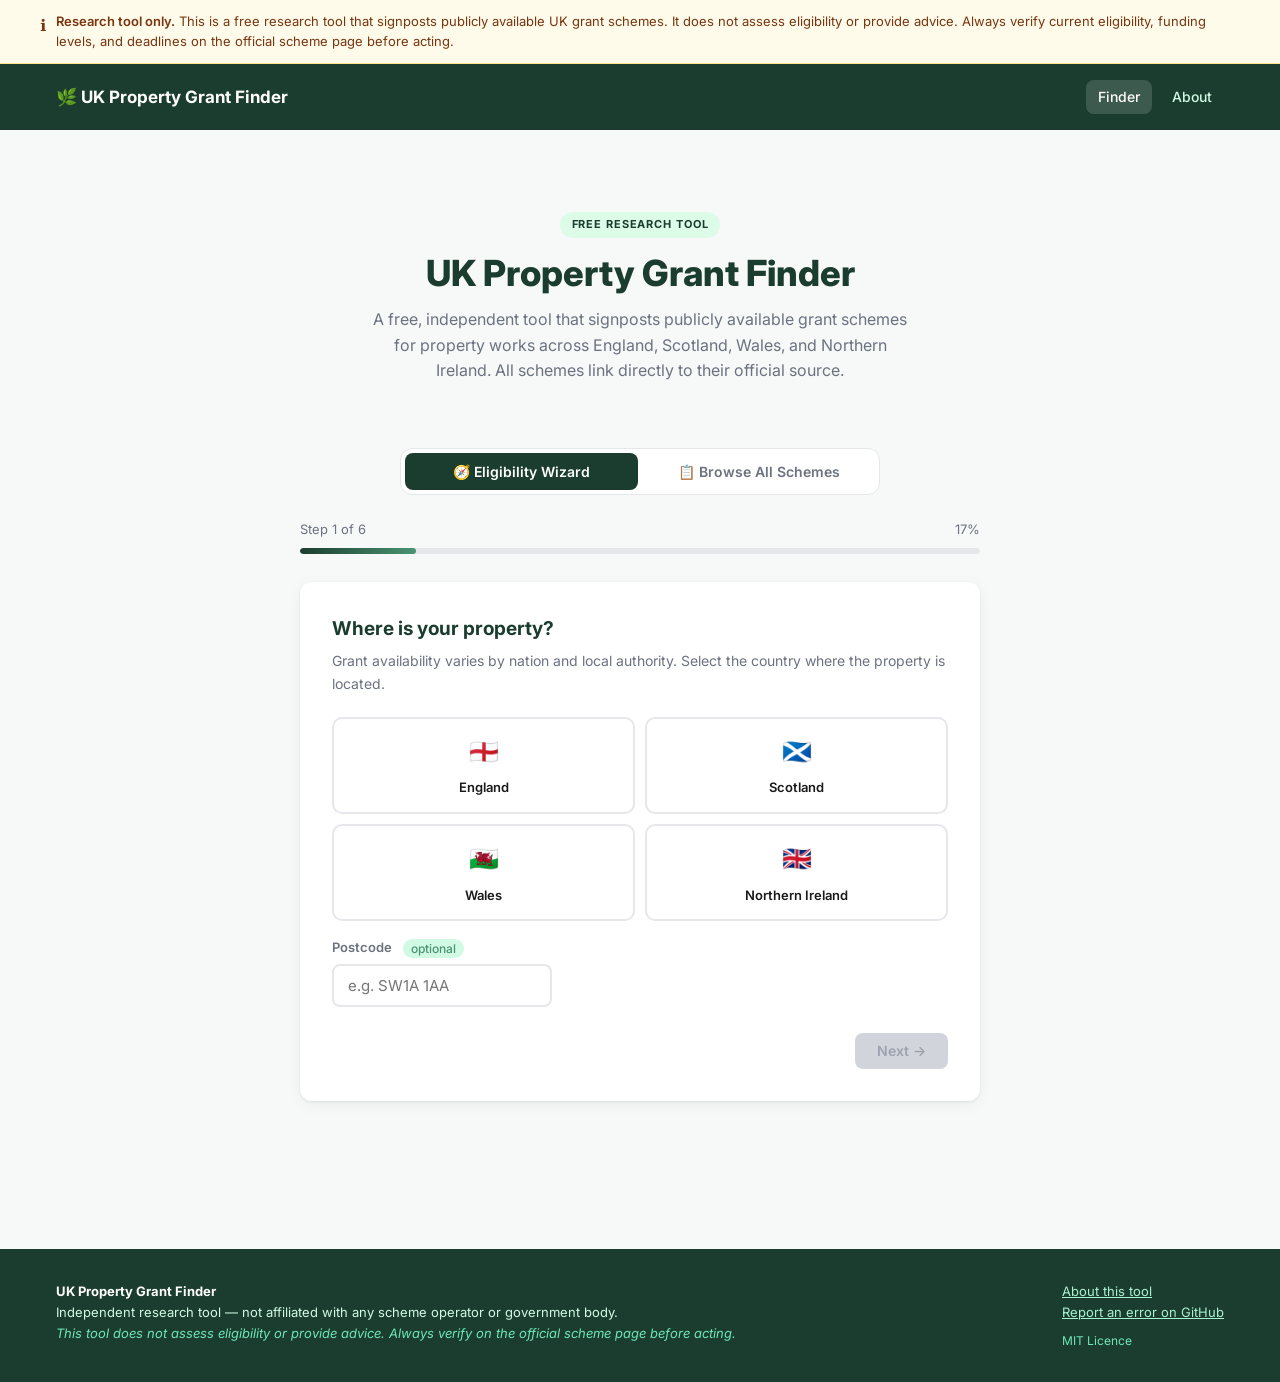
==== index.html @ f177cf08 "Initial release" ====
<!DOCTYPE html>
<html lang="en">
<head>
  <meta charset="UTF-8">
  <meta name="viewport" content="width=device-width, initial-scale=1.0">
  <title>UK Property Grant Finder — Free Research Tool</title>
  <meta name="description" content="A free, independent research tool that signposts publicly available UK grant schemes for property works including retrofit, adaptations, empty homes, and heritage repairs.">
  <meta name="robots" content="index, follow">
  <link rel="preconnect" href="https://fonts.googleapis.com">
  <link href="https://fonts.googleapis.com/css2?family=Inter:wght@400;500;600;700;800&display=swap" rel="stylesheet">
  <link rel="stylesheet" href="assets/styles.css">
</head>
<body>

  <!-- ── Persistent disclaimer banner ── -->
  <div class="gf-disclaimer" role="banner" aria-label="Important notice">
    <div class="gf-disclaimer-inner">
      <span class="gf-disclaimer-icon" aria-hidden="true">ℹ</span>
      <span>
        <strong>Research tool only.</strong>
        This is a free research tool that signposts publicly available UK grant schemes.
        It does not assess eligibility or provide advice.
        Always verify current eligibility, funding levels, and deadlines on the official scheme page before acting.
      </span>
    </div>
  </div>

  <!-- ── Site header ── -->
  <header class="gf-site-header" role="banner">
    <div class="gf-site-header-inner">
      <a href="index.html" class="gf-site-logo" aria-label="UK Property Grant Finder home">
        🌿 UK Property Grant Finder
      </a>
      <nav class="gf-site-nav" aria-label="Main navigation">
        <a href="index.html" class="gf-nav-link active" aria-current="page">Finder</a>
        <a href="about.html" class="gf-nav-link">About</a>
      </nav>
    </div>
  </header>

  <!-- ── Main content ── -->
  <main class="gf-main" id="main-content">
    <div class="gf-container">

      <!-- Hero -->
      <section class="gf-hero" aria-labelledby="hero-heading">
        <span class="gf-hero-badge">Free Research Tool</span>
        <h1 id="hero-heading">UK Property Grant Finder</h1>
        <p>
          A free, independent tool that signposts publicly available grant schemes
          for property works across England, Scotland, Wales, and Northern Ireland.
          All schemes link directly to their official source.
        </p>
      </section>

      <!-- Tabs -->
      <div class="gf-tabs" role="tablist" aria-label="Tool mode">
        <button class="gf-tab active" data-tab="wizard"
                role="tab" aria-selected="true" aria-controls="wizard-panel"
                id="tab-wizard">
          🧭 Eligibility Wizard
        </button>
        <button class="gf-tab" data-tab="browse"
                role="tab" aria-selected="false" aria-controls="browse-panel"
                id="tab-browse">
          📋 Browse All Schemes
        </button>
      </div>

      <!-- ========================================================
           WIZARD PANEL
           ======================================================== -->
      <div class="gf-panel active" id="wizard-panel" role="tabpanel" aria-labelledby="tab-wizard">

        <!-- Progress wrap (hidden when showing results) -->
        <div class="gf-wizard" id="gf-progress-wrap" aria-hidden="false">
          <div class="gf-progress">
            <div class="gf-progress-meta">
              <span id="gf-step-label">Step 1 of 6</span>
              <span id="gf-step-pct">17%</span>
            </div>
            <div class="gf-progress-bar" role="progressbar"
                 aria-valuemin="0" aria-valuemax="100" aria-valuenow="17"
                 aria-label="Wizard progress">
              <div class="gf-progress-fill" id="gf-progress-fill" style="width:17%"></div>
            </div>
          </div>
        </div>

        <!-- Wizard form -->
        <div id="gf-wizard-form" class="gf-wizard">

          <!-- Step 1: Country + postcode -->
          <div class="gf-step active" id="gf-step-1">
            <div class="gf-card">
              <h2>Where is your property?</h2>
              <p class="gf-card-subtitle">Grant availability varies by nation and local authority. Select the country where the property is located.</p>
              <div class="gf-options two-col" role="group" aria-label="Country">
                <div class="gf-option" data-key="country" data-val="england"
                     tabindex="0" role="button" aria-pressed="false">
                  <span class="gf-option-icon" aria-hidden="true">🏴󠁧󠁢󠁥󠁮󠁧󠁿</span>
                  <span class="gf-option-label">England</span>
                </div>
                <div class="gf-option" data-key="country" data-val="scotland"
                     tabindex="0" role="button" aria-pressed="false">
                  <span class="gf-option-icon" aria-hidden="true">🏴󠁧󠁢󠁳󠁣󠁴󠁿</span>
                  <span class="gf-option-label">Scotland</span>
                </div>
                <div class="gf-option" data-key="country" data-val="wales"
                     tabindex="0" role="button" aria-pressed="false">
                  <span class="gf-option-icon" aria-hidden="true">🏴󠁧󠁢󠁷󠁬󠁳󠁿</span>
                  <span class="gf-option-label">Wales</span>
                </div>
                <div class="gf-option" data-key="country" data-val="northern-ireland"
                     tabindex="0" role="button" aria-pressed="false">
                  <span class="gf-option-icon" aria-hidden="true">🇬🇧</span>
                  <span class="gf-option-label">Northern Ireland</span>
                </div>
              </div>
              <div class="gf-postcode-wrap">
                <label for="gf-postcode">
                  Postcode <span class="gf-optional-label">optional</span>
                </label>
                <input type="text" id="gf-postcode" class="gf-postcode-input"
                       placeholder="e.g. SW1A 1AA"
                       maxlength="8"
                       autocomplete="postal-code"
                       aria-label="Property postcode (optional)">
              </div>
              <div class="gf-btn-row">
                <span></span>
                <button class="gf-btn gf-btn-primary" data-next-step="2" id="gf-next-1" disabled>
                  Next →
                </button>
              </div>
            </div>
          </div>

          <!-- Step 2: Property type -->
          <div class="gf-step" id="gf-step-2">
            <div class="gf-card">
              <h2>What type of property is it?</h2>
              <p class="gf-card-subtitle">Select the type that best describes the property.</p>
              <div class="gf-options" role="group" aria-label="Property type">
                <div class="gf-option" data-key="propertyType" data-val="single-dwelling"
                     tabindex="0" role="button" aria-pressed="false">
                  <span class="gf-option-icon" aria-hidden="true">🏠</span>
                  <span class="gf-option-label">Single dwelling</span>
                  <span class="gf-option-desc">House or bungalow</span>
                </div>
                <div class="gf-option" data-key="propertyType" data-val="flat"
                     tabindex="0" role="button" aria-pressed="false">
                  <span class="gf-option-icon" aria-hidden="true">🏢</span>
                  <span class="gf-option-label">Flat</span>
                  <span class="gf-option-desc">Apartment or maisonette</span>
                </div>
                <div class="gf-option" data-key="propertyType" data-val="hmo"
                     tabindex="0" role="button" aria-pressed="false">
                  <span class="gf-option-icon" aria-hidden="true">🏘</span>
                  <span class="gf-option-label">HMO</span>
                  <span class="gf-option-desc">House in multiple occupation</span>
                </div>
                <div class="gf-option" data-key="propertyType" data-val="block"
                     tabindex="0" role="button" aria-pressed="false">
                  <span class="gf-option-icon" aria-hidden="true">🏗</span>
                  <span class="gf-option-label">Block of flats</span>
                  <span class="gf-option-desc">Multiple dwellings, one building</span>
                </div>
                <div class="gf-option" data-key="propertyType" data-val="listed"
                     tabindex="0" role="button" aria-pressed="false">
                  <span class="gf-option-icon" aria-hidden="true">🏛</span>
                  <span class="gf-option-label">Listed building</span>
                  <span class="gf-option-desc">Listed or in a conservation area</span>
                </div>
                <div class="gf-option" data-key="propertyType" data-val="empty"
                     tabindex="0" role="button" aria-pressed="false">
                  <span class="gf-option-icon" aria-hidden="true">🏚</span>
                  <span class="gf-option-label">Empty property</span>
                  <span class="gf-option-desc">Long-term empty</span>
                </div>
                <div class="gf-option" data-key="propertyType" data-val="commercial"
                     tabindex="0" role="button" aria-pressed="false">
                  <span class="gf-option-icon" aria-hidden="true">🏬</span>
                  <span class="gf-option-label">Commercial</span>
                  <span class="gf-option-desc">Business or mixed-use</span>
                </div>
              </div>
              <div class="gf-btn-row">
                <button class="gf-btn gf-btn-ghost" data-prev-step="1">← Back</button>
                <button class="gf-btn gf-btn-primary" data-next-step="3" id="gf-next-2" disabled>Next →</button>
              </div>
            </div>
          </div>

          <!-- Step 3: Tenure / ownership -->
          <div class="gf-step" id="gf-step-3">
            <div class="gf-card">
              <h2>How is the property owned?</h2>
              <p class="gf-card-subtitle">Some schemes are restricted by ownership type. Select the description that applies.</p>
              <div class="gf-options" role="group" aria-label="Tenure and ownership">
                <div class="gf-option" data-key="tenure" data-val="private-landlord"
                     tabindex="0" role="button" aria-pressed="false">
                  <span class="gf-option-icon" aria-hidden="true">👤</span>
                  <span class="gf-option-label">Private landlord</span>
                  <span class="gf-option-desc">Individual / personal ownership</span>
                </div>
                <div class="gf-option" data-key="tenure" data-val="ltd-company"
                     tabindex="0" role="button" aria-pressed="false">
                  <span class="gf-option-icon" aria-hidden="true">🏢</span>
                  <span class="gf-option-label">Limited company</span>
                  <span class="gf-option-desc">SPV or trading company</span>
                </div>
                <div class="gf-option" data-key="tenure" data-val="housing-association"
                     tabindex="0" role="button" aria-pressed="false">
                  <span class="gf-option-icon" aria-hidden="true">🤝</span>
                  <span class="gf-option-label">Housing association</span>
                  <span class="gf-option-desc">Registered or unregistered</span>
                </div>
                <div class="gf-option" data-key="tenure" data-val="registered-provider"
                     tabindex="0" role="button" aria-pressed="false">
                  <span class="gf-option-icon" aria-hidden="true">📋</span>
                  <span class="gf-option-label">Registered provider</span>
                  <span class="gf-option-desc">RSL / RP regulated by RSH</span>
                </div>
                <div class="gf-option" data-key="tenure" data-val="charity"
                     tabindex="0" role="button" aria-pressed="false">
                  <span class="gf-option-icon" aria-hidden="true">💚</span>
                  <span class="gf-option-label">Charity</span>
                  <span class="gf-option-desc">Registered charitable organisation</span>
                </div>
                <div class="gf-option" data-key="tenure" data-val="other"
                     tabindex="0" role="button" aria-pressed="false">
                  <span class="gf-option-icon" aria-hidden="true">❓</span>
                  <span class="gf-option-label">Other / unsure</span>
                </div>
              </div>
              <div class="gf-btn-row">
                <button class="gf-btn gf-btn-ghost" data-prev-step="2">← Back</button>
                <button class="gf-btn gf-btn-primary" data-next-step="4" id="gf-next-3" disabled>Next →</button>
              </div>
            </div>
          </div>

          <!-- Step 4: EPC rating -->
          <div class="gf-step" id="gf-step-4">
            <div class="gf-card">
              <h2>What is the property's current EPC rating?</h2>
              <p class="gf-card-subtitle">Many energy-efficiency schemes are targeted at lower-rated properties. If you don't know, select "Don't know".</p>
              <div class="gf-options three-col" role="group" aria-label="EPC rating">
                <div class="gf-option" data-key="epcRating" data-val="A"
                     tabindex="0" role="button" aria-pressed="false">
                  <span class="gf-option-icon" aria-hidden="true">🌿</span>
                  <span class="gf-option-label">A</span>
                </div>
                <div class="gf-option" data-key="epcRating" data-val="B"
                     tabindex="0" role="button" aria-pressed="false">
                  <span class="gf-option-icon" aria-hidden="true">🟢</span>
                  <span class="gf-option-label">B</span>
                </div>
                <div class="gf-option" data-key="epcRating" data-val="C"
                     tabindex="0" role="button" aria-pressed="false">
                  <span class="gf-option-icon" aria-hidden="true">🟡</span>
                  <span class="gf-option-label">C</span>
                </div>
                <div class="gf-option" data-key="epcRating" data-val="D"
                     tabindex="0" role="button" aria-pressed="false">
                  <span class="gf-option-icon" aria-hidden="true">🟠</span>
                  <span class="gf-option-label">D</span>
                </div>
                <div class="gf-option" data-key="epcRating" data-val="E"
                     tabindex="0" role="button" aria-pressed="false">
                  <span class="gf-option-icon" aria-hidden="true">🔴</span>
                  <span class="gf-option-label">E</span>
                </div>
                <div class="gf-option" data-key="epcRating" data-val="F"
                     tabindex="0" role="button" aria-pressed="false">
                  <span class="gf-option-icon" aria-hidden="true">🔴</span>
                  <span class="gf-option-label">F</span>
                </div>
                <div class="gf-option" data-key="epcRating" data-val="G"
                     tabindex="0" role="button" aria-pressed="false">
                  <span class="gf-option-icon" aria-hidden="true">⚫</span>
                  <span class="gf-option-label">G</span>
                </div>
                <div class="gf-option" data-key="epcRating" data-val="unknown"
                     tabindex="0" role="button" aria-pressed="false">
                  <span class="gf-option-icon" aria-hidden="true">❓</span>
                  <span class="gf-option-label">Don't know</span>
                </div>
              </div>
              <div class="gf-btn-row">
                <button class="gf-btn gf-btn-ghost" data-prev-step="3">← Back</button>
                <button class="gf-btn gf-btn-primary" data-next-step="5" id="gf-next-4" disabled>Next →</button>
              </div>
            </div>
          </div>

          <!-- Step 5: Planned works (multi-select) -->
          <div class="gf-step" id="gf-step-5">
            <div class="gf-card">
              <h2>What works are planned?</h2>
              <p class="gf-card-subtitle">Select all that apply. This helps identify the most relevant schemes.</p>
              <div class="gf-options" role="group" aria-label="Planned works (select all that apply)">
                <div class="gf-option multi" data-key="works" data-val="insulation"
                     tabindex="0" role="checkbox" aria-checked="false">
                  <span class="gf-option-icon" aria-hidden="true">🧱</span>
                  <span class="gf-option-label">Insulation</span>
                  <span class="gf-option-desc">Loft, wall, floor</span>
                </div>
                <div class="gf-option multi" data-key="works" data-val="heat-pump"
                     tabindex="0" role="checkbox" aria-checked="false">
                  <span class="gf-option-icon" aria-hidden="true">🌡</span>
                  <span class="gf-option-label">Heat pump</span>
                  <span class="gf-option-desc">Air or ground source</span>
                </div>
                <div class="gf-option multi" data-key="works" data-val="boiler-upgrade"
                     tabindex="0" role="checkbox" aria-checked="false">
                  <span class="gf-option-icon" aria-hidden="true">🔥</span>
                  <span class="gf-option-label">Boiler upgrade</span>
                  <span class="gf-option-desc">Gas or oil boiler replacement</span>
                </div>
                <div class="gf-option multi" data-key="works" data-val="solar-pv"
                     tabindex="0" role="checkbox" aria-checked="false">
                  <span class="gf-option-icon" aria-hidden="true">☀️</span>
                  <span class="gf-option-label">Solar PV</span>
                  <span class="gf-option-desc">Photovoltaic panels</span>
                </div>
                <div class="gf-option multi" data-key="works" data-val="battery-storage"
                     tabindex="0" role="checkbox" aria-checked="false">
                  <span class="gf-option-icon" aria-hidden="true">🔋</span>
                  <span class="gf-option-label">Battery storage</span>
                </div>
                <div class="gf-option multi" data-key="works" data-val="glazing"
                     tabindex="0" role="checkbox" aria-checked="false">
                  <span class="gf-option-icon" aria-hidden="true">🪟</span>
                  <span class="gf-option-label">Glazing</span>
                  <span class="gf-option-desc">Windows and doors</span>
                </div>
                <div class="gf-option multi" data-key="works" data-val="ventilation"
                     tabindex="0" role="checkbox" aria-checked="false">
                  <span class="gf-option-icon" aria-hidden="true">💨</span>
                  <span class="gf-option-label">Ventilation</span>
                  <span class="gf-option-desc">MVHR or similar</span>
                </div>
                <div class="gf-option multi" data-key="works" data-val="full-retrofit"
                     tabindex="0" role="checkbox" aria-checked="false">
                  <span class="gf-option-icon" aria-hidden="true">🔧</span>
                  <span class="gf-option-label">Full retrofit</span>
                  <span class="gf-option-desc">Whole-house approach</span>
                </div>
                <div class="gf-option multi" data-key="works" data-val="disabled-adaptations"
                     tabindex="0" role="checkbox" aria-checked="false">
                  <span class="gf-option-icon" aria-hidden="true">♿</span>
                  <span class="gf-option-label">Disabled adaptations</span>
                  <span class="gf-option-desc">Access, wet rooms, lifts</span>
                </div>
                <div class="gf-option multi" data-key="works" data-val="empty-home"
                     tabindex="0" role="checkbox" aria-checked="false">
                  <span class="gf-option-icon" aria-hidden="true">🏚</span>
                  <span class="gf-option-label">Empty home reno</span>
                  <span class="gf-option-desc">Bringing back into use</span>
                </div>
                <div class="gf-option multi" data-key="works" data-val="heritage-repairs"
                     tabindex="0" role="checkbox" aria-checked="false">
                  <span class="gf-option-icon" aria-hidden="true">🏛</span>
                  <span class="gf-option-label">Heritage repairs</span>
                  <span class="gf-option-desc">Listed building works</span>
                </div>
                <div class="gf-option multi" data-key="works" data-val="affordable-homes"
                     tabindex="0" role="checkbox" aria-checked="false">
                  <span class="gf-option-icon" aria-hidden="true">🏘</span>
                  <span class="gf-option-label">Affordable homes</span>
                  <span class="gf-option-desc">New-build social/affordable</span>
                </div>
              </div>
              <div class="gf-btn-row">
                <button class="gf-btn gf-btn-ghost" data-prev-step="4">← Back</button>
                <button class="gf-btn gf-btn-primary" data-next-step="6" id="gf-next-5" disabled>Next →</button>
              </div>
            </div>
          </div>

          <!-- Step 6: Tenant circumstances (optional) -->
          <div class="gf-step" id="gf-step-6">
            <div class="gf-card">
              <h2>
                Tenant circumstances
                <span class="gf-optional-label">optional</span>
              </h2>
              <p class="gf-card-subtitle">
                Many retrofit schemes require tenants to meet certain criteria. Select all that apply, or skip.
                This information is used only to filter scheme suggestions.
              </p>
              <div class="gf-options two-col" role="group" aria-label="Tenant circumstances (optional, select all that apply)">
                <div class="gf-option multi" data-key="tenantCirc" data-val="low-income"
                     tabindex="0" role="checkbox" aria-checked="false">
                  <span class="gf-option-icon" aria-hidden="true">💷</span>
                  <span class="gf-option-label">Low income</span>
                </div>
                <div class="gf-option multi" data-key="tenantCirc" data-val="benefits"
                     tabindex="0" role="checkbox" aria-checked="false">
                  <span class="gf-option-icon" aria-hidden="true">📄</span>
                  <span class="gf-option-label">Means-tested benefits</span>
                  <span class="gf-option-desc">UC, pension credit, etc.</span>
                </div>
                <div class="gf-option multi" data-key="tenantCirc" data-val="disabled"
                     tabindex="0" role="checkbox" aria-checked="false">
                  <span class="gf-option-icon" aria-hidden="true">♿</span>
                  <span class="gf-option-label">Disabled tenant</span>
                </div>
                <div class="gf-option multi" data-key="tenantCirc" data-val="elderly"
                     tabindex="0" role="checkbox" aria-checked="false">
                  <span class="gf-option-icon" aria-hidden="true">👴</span>
                  <span class="gf-option-label">Elderly tenant</span>
                </div>
              </div>
              <p style="font-size:13px;color:var(--gf-text-muted);margin-top:16px;">
                If none apply or you prefer not to say, leave all deselected and click "Find schemes".
              </p>
              <div class="gf-btn-row">
                <button class="gf-btn gf-btn-ghost" data-prev-step="5">← Back</button>
                <button class="gf-btn gf-btn-primary" id="gf-wizard-submit">
                  Find potentially relevant schemes →
                </button>
              </div>
            </div>
          </div>

        </div>
        <!-- /gf-wizard-form -->

        <!-- Wizard results (hidden until submit) -->
        <div id="gf-wizard-results" class="gf-hidden">
          <div class="gf-results-header">
            <h2>Potentially relevant schemes</h2>
            <span class="gf-results-count" id="gf-results-count" aria-live="polite">0</span>
          </div>
          <p class="gf-results-note">
            The schemes below passed the basic criteria filters based on your selections.
            This is not an eligibility assessment — always verify with the official source before acting.
          </p>
          <div id="gf-results-list" aria-live="polite"></div>
          <div class="gf-reset-row">
            <button class="gf-reset-btn" aria-label="Start a new search">
              ← Start a new search
            </button>
          </div>
        </div>

      </div>
      <!-- /wizard-panel -->

      <!-- ========================================================
           BROWSE PANEL
           ======================================================== -->
      <div class="gf-panel" id="browse-panel" role="tabpanel" aria-labelledby="tab-browse">
        <div class="gf-browse-layout">

          <!-- Filter sidebar -->
          <aside class="gf-filter-bar" aria-label="Filter schemes">
            <h3>Filter schemes</h3>

            <div class="gf-filter-group">
              <label for="gf-browse-search">Search</label>
              <input type="search" id="gf-browse-search" class="gf-search-input"
                     placeholder="Search name, provider…"
                     aria-label="Search schemes by name or provider">
            </div>

            <div class="gf-filter-group">
              <label for="gf-filter-country">Country</label>
              <select id="gf-filter-country" class="gf-filter-select" aria-label="Filter by country">
                <option value="">All countries</option>
                <option value="england">England</option>
                <option value="scotland">Scotland</option>
                <option value="wales">Wales</option>
                <option value="northern-ireland">Northern Ireland</option>
              </select>
            </div>

            <div class="gf-filter-group">
              <label for="gf-filter-category">Category</label>
              <select id="gf-filter-category" class="gf-filter-select" aria-label="Filter by category">
                <option value="">All categories</option>
                <option value="retrofit">Retrofit / Energy efficiency</option>
                <option value="adaptation">Disability adaptations</option>
                <option value="empty-homes">Empty homes</option>
                <option value="heritage">Heritage</option>
                <option value="affordable-housing">Affordable housing</option>
                <option value="supported-housing">Supported housing</option>
              </select>
            </div>

            <div class="gf-filter-group">
              <label for="gf-filter-property">Property type</label>
              <select id="gf-filter-property" class="gf-filter-select" aria-label="Filter by property type">
                <option value="">All property types</option>
                <option value="single-dwelling">Single dwelling</option>
                <option value="flat">Flat</option>
                <option value="hmo">HMO</option>
                <option value="block">Block of flats</option>
                <option value="listed">Listed building</option>
                <option value="empty">Empty property</option>
                <option value="commercial">Commercial</option>
              </select>
            </div>

            <div class="gf-filter-group">
              <label for="gf-filter-works">Works covered</label>
              <select id="gf-filter-works" class="gf-filter-select" aria-label="Filter by works covered">
                <option value="">All works</option>
                <option value="insulation">Insulation</option>
                <option value="heat-pump">Heat pump</option>
                <option value="boiler-upgrade">Boiler upgrade</option>
                <option value="solar-pv">Solar PV</option>
                <option value="battery-storage">Battery storage</option>
                <option value="glazing">Glazing</option>
                <option value="ventilation">Ventilation</option>
                <option value="full-retrofit">Full retrofit</option>
                <option value="disabled-adaptations">Disabled adaptations</option>
                <option value="empty-home">Empty home renovation</option>
                <option value="heritage-repairs">Heritage repairs</option>
                <option value="affordable-homes">Affordable homes (new build)</option>
              </select>
            </div>

            <button id="gf-filter-clear" class="gf-filter-clear" aria-label="Clear all filters">
              Clear all filters
            </button>
          </aside>

          <!-- Browse results -->
          <section aria-label="Browse results">
            <p class="gf-browse-count" aria-live="polite" id="gf-browse-count">
              Loading schemes…
            </p>
            <div id="gf-browse-list" aria-live="polite"></div>
          </section>

        </div>
      </div>
      <!-- /browse-panel -->

    </div>
    <!-- /gf-container -->
  </main>

  <!-- ========================================================
       SCHEME DETAIL MODAL
       ======================================================== -->
  <div class="gf-modal-overlay" id="gf-modal-overlay" role="dialog"
       aria-modal="true" aria-labelledby="gf-modal-title" hidden>
    <div class="gf-modal">
      <div class="gf-modal-header">
        <div>
          <h2 class="gf-modal-title" id="gf-modal-title"></h2>
          <p class="gf-modal-provider" id="gf-modal-provider"></p>
        </div>
        <button class="gf-modal-close" id="gf-modal-close" aria-label="Close scheme detail">✕</button>
      </div>
      <div class="gf-modal-body">
        <div id="gf-modal-body-content"></div>
      </div>
      <div class="gf-modal-footer">
        <span class="gf-modal-verified-note" id="gf-modal-last-verified"></span>
        <div style="display:flex;gap:10px;align-items:center;flex-wrap:wrap;">
          <span id="gf-modal-funding" style="font-weight:700;color:var(--gf-primary);"></span>
          <a href="#" id="gf-modal-official-link" target="_blank" rel="noopener noreferrer"
             class="gf-btn gf-btn-primary" style="font-size:13px;">
            View official scheme page ↗
          </a>
        </div>
      </div>
    </div>
  </div>

  <!-- ── Footer ── -->
  <footer class="gf-footer" role="contentinfo">
    <div class="gf-footer-inner">
      <div>
        <p><strong style="color:#fff;">UK Property Grant Finder</strong></p>
        <p>Independent research tool — not affiliated with any scheme operator or government body.</p>
        <p class="gf-footer-disclaimer">
          This tool does not assess eligibility or provide advice.
          Always verify on the official scheme page before acting.
        </p>
      </div>
      <div>
        <p><a href="about.html">About this tool</a></p>
        <p><a href="https://github.com/" target="_blank" rel="noopener noreferrer">Report an error on GitHub</a></p>
        <p style="font-size:12px;margin-top:8px;color:#6ee7b7;">MIT Licence</p>
      </div>
    </div>
  </footer>

  <script src="assets/app.js"></script>
</body>
</html>
---- assets/styles.css ----
/* ============================================================
   UK Property Grant Finder — styles.css
   Mobile-first, CSS custom properties for Ghost theme overrides
   ============================================================ */

:root {
  --gf-primary:       #1B3D2F;
  --gf-primary-light: #2D6A4F;
  --gf-accent:        #4A9473;
  --gf-bg:            #ffffff;
  --gf-bg-off:        #f7f9f8;
  --gf-text:          #1a1a1a;
  --gf-text-muted:    #6b7280;
  --gf-border:        #e5e7eb;
  --gf-warning-bg:    #fffbeb;
  --gf-warning-border:#fde68a;
  --gf-warning-text:  #78350f;
  --gf-radius:        12px;
  --gf-radius-sm:     8px;
  --gf-shadow:        0 1px 3px rgba(0,0,0,.07), 0 4px 16px rgba(0,0,0,.05);
  --gf-shadow-md:     0 4px 6px rgba(0,0,0,.07), 0 10px 30px rgba(0,0,0,.08);
  --gf-transition:    0.18s ease;
  --gf-font:          'Inter', system-ui, -apple-system, sans-serif;
}

/* ── Reset ── */
*, *::before, *::after {
  box-sizing: border-box;
  margin: 0;
  padding: 0;
}

/* ── Base ── */
body {
  font-family: var(--gf-font);
  background: var(--gf-bg-off);
  color: var(--gf-text);
  line-height: 1.6;
  font-size: 16px;
  -webkit-font-smoothing: antialiased;
}

a {
  color: var(--gf-primary-light);
  text-decoration: underline;
}
a:hover {
  color: var(--gf-primary);
}
a:focus-visible {
  outline: 3px solid var(--gf-accent);
  outline-offset: 2px;
  border-radius: 3px;
}

/* ── Layout ── */
.gf-container {
  max-width: 1200px;
  margin: 0 auto;
  padding: 0 16px;
}

.gf-main {
  padding: 24px 0 64px;
}

/* ── Disclaimer banner ── */
.gf-disclaimer {
  background: var(--gf-warning-bg);
  border-bottom: 1px solid var(--gf-warning-border);
  padding: 12px 16px;
  font-size: 13px;
  color: var(--gf-warning-text);
  line-height: 1.5;
  position: sticky;
  top: 0;
  z-index: 100;
}
.gf-disclaimer-inner {
  max-width: 1200px;
  margin: 0 auto;
  display: flex;
  align-items: flex-start;
  gap: 10px;
}
.gf-disclaimer-icon {
  flex-shrink: 0;
  font-size: 16px;
  margin-top: 1px;
}
.gf-disclaimer strong {
  font-weight: 600;
}

/* ── Site header ── */
.gf-site-header {
  background: var(--gf-primary);
  color: #fff;
  padding: 16px 0;
}
.gf-site-header-inner {
  max-width: 1200px;
  margin: 0 auto;
  padding: 0 16px;
  display: flex;
  align-items: center;
  justify-content: space-between;
  gap: 16px;
}
.gf-site-logo {
  font-size: 17px;
  font-weight: 700;
  color: #fff;
  text-decoration: none;
  display: flex;
  align-items: center;
  gap: 8px;
}
.gf-site-logo:hover { color: #d1fae5; }
.gf-site-nav {
  display: flex;
  gap: 8px;
  align-items: center;
}
.gf-nav-link {
  color: #d1fae5;
  font-size: 14px;
  font-weight: 500;
  text-decoration: none;
  padding: 6px 12px;
  border-radius: var(--gf-radius-sm);
  transition: background var(--gf-transition);
}
.gf-nav-link:hover,
.gf-nav-link.active {
  background: rgba(255,255,255,.15);
  color: #fff;
}
.gf-nav-link:focus-visible {
  outline: 2px solid #d1fae5;
  outline-offset: 2px;
}

/* ── Page hero ── */
.gf-hero {
  text-align: center;
  padding: 40px 16px 32px;
}
.gf-hero-badge {
  display: inline-block;
  background: #dcfce7;
  color: var(--gf-primary);
  font-size: 11px;
  font-weight: 700;
  letter-spacing: .08em;
  text-transform: uppercase;
  padding: 4px 12px;
  border-radius: 999px;
  margin-bottom: 14px;
}
.gf-hero h1 {
  font-size: clamp(22px, 4vw, 36px);
  font-weight: 800;
  color: var(--gf-primary);
  line-height: 1.2;
  margin-bottom: 12px;
}
.gf-hero p {
  color: var(--gf-text-muted);
  font-size: 16px;
  max-width: 540px;
  margin: 0 auto;
}

/* ── Tabs ── */
.gf-tabs {
  display: flex;
  gap: 4px;
  background: var(--gf-bg);
  border: 1px solid var(--gf-border);
  border-radius: var(--gf-radius);
  padding: 4px;
  max-width: 480px;
  margin: 24px auto;
}
.gf-tab {
  flex: 1;
  padding: 10px 16px;
  border: none;
  background: transparent;
  border-radius: calc(var(--gf-radius) - 4px);
  font-size: 14px;
  font-weight: 600;
  color: var(--gf-text-muted);
  cursor: pointer;
  transition: all var(--gf-transition);
  font-family: var(--gf-font);
}
.gf-tab:hover {
  background: var(--gf-bg-off);
  color: var(--gf-text);
}
.gf-tab.active {
  background: var(--gf-primary);
  color: #fff;
}
.gf-tab:focus-visible {
  outline: 3px solid var(--gf-accent);
  outline-offset: 2px;
}

/* ── Tab panels ── */
.gf-panel { display: none; }
.gf-panel.active { display: block; }

/* ============================================================
   WIZARD
   ============================================================ */
.gf-wizard {
  max-width: 680px;
  margin: 0 auto;
}

/* Progress bar */
.gf-progress {
  margin-bottom: 28px;
}
.gf-progress-meta {
  display: flex;
  justify-content: space-between;
  font-size: 13px;
  color: var(--gf-text-muted);
  margin-bottom: 8px;
}
.gf-progress-bar {
  height: 6px;
  background: var(--gf-border);
  border-radius: 999px;
  overflow: hidden;
}
.gf-progress-fill {
  height: 100%;
  background: linear-gradient(90deg, var(--gf-primary), var(--gf-accent));
  border-radius: 999px;
  transition: width .4s ease;
}

/* Step card */
.gf-step { display: none; }
.gf-step.active { display: block; }

.gf-card {
  background: var(--gf-bg);
  border-radius: var(--gf-radius);
  box-shadow: var(--gf-shadow);
  padding: 28px;
  margin-bottom: 20px;
}
.gf-card h2 {
  font-size: 19px;
  font-weight: 700;
  color: var(--gf-primary);
  margin-bottom: 6px;
}
.gf-card .gf-card-subtitle {
  color: var(--gf-text-muted);
  font-size: 14px;
  margin-bottom: 22px;
}
.gf-card .gf-optional-label {
  font-size: 12px;
  font-weight: 500;
  color: var(--gf-accent);
  background: #d1fae5;
  padding: 2px 8px;
  border-radius: 999px;
  margin-left: 8px;
  vertical-align: middle;
}

/* Option grids */
.gf-options {
  display: grid;
  grid-template-columns: repeat(auto-fill, minmax(140px, 1fr));
  gap: 10px;
}
.gf-options.two-col { grid-template-columns: 1fr 1fr; }
.gf-options.three-col { grid-template-columns: repeat(3, 1fr); }

.gf-option {
  cursor: pointer;
  border: 2px solid var(--gf-border);
  border-radius: 10px;
  padding: 14px 12px;
  text-align: center;
  background: var(--gf-bg);
  transition: all var(--gf-transition);
  user-select: none;
  position: relative;
}
.gf-option:hover {
  border-color: var(--gf-accent);
  background: #f0fdf4;
}
.gf-option.selected {
  border-color: var(--gf-primary);
  background: #f0fdf4;
  box-shadow: 0 0 0 3px rgba(27,61,47,.12);
}
.gf-option:focus-visible {
  outline: 3px solid var(--gf-accent);
  outline-offset: 2px;
}
.gf-option-icon {
  font-size: 24px;
  margin-bottom: 6px;
  display: block;
}
.gf-option-label {
  font-size: 13px;
  font-weight: 600;
  display: block;
  color: var(--gf-text);
}
.gf-option-desc {
  font-size: 11px;
  color: var(--gf-text-muted);
  display: block;
  margin-top: 4px;
  line-height: 1.4;
}
/* Multi-select tick */
.gf-option.multi.selected::after {
  content: '✓';
  position: absolute;
  top: 6px;
  right: 8px;
  font-size: 12px;
  font-weight: 700;
  color: var(--gf-primary);
}

/* Postcode field */
.gf-postcode-wrap {
  margin-top: 16px;
}
.gf-postcode-wrap label {
  display: block;
  font-size: 13px;
  font-weight: 600;
  color: var(--gf-text-muted);
  margin-bottom: 6px;
}
.gf-postcode-input {
  width: 100%;
  max-width: 220px;
  padding: 10px 14px;
  border: 2px solid var(--gf-border);
  border-radius: var(--gf-radius-sm);
  font-size: 15px;
  font-family: var(--gf-font);
  color: var(--gf-text);
  background: var(--gf-bg);
  transition: border-color var(--gf-transition);
  text-transform: uppercase;
}
.gf-postcode-input:focus {
  outline: none;
  border-color: var(--gf-accent);
}
.gf-postcode-input::placeholder { text-transform: none; }

/* Button row */
.gf-btn-row {
  display: flex;
  justify-content: space-between;
  align-items: center;
  margin-top: 26px;
  gap: 12px;
}

/* Buttons */
.gf-btn {
  display: inline-flex;
  align-items: center;
  gap: 6px;
  padding: 11px 22px;
  border-radius: var(--gf-radius-sm);
  font-size: 14px;
  font-weight: 600;
  cursor: pointer;
  border: none;
  transition: all var(--gf-transition);
  font-family: var(--gf-font);
  text-decoration: none;
  line-height: 1;
}
.gf-btn:focus-visible {
  outline: 3px solid var(--gf-accent);
  outline-offset: 2px;
}
.gf-btn-primary {
  background: var(--gf-primary);
  color: #fff;
}
.gf-btn-primary:hover {
  background: var(--gf-primary-light);
  transform: translateY(-1px);
  color: #fff;
  text-decoration: none;
}
.gf-btn-primary:disabled {
  background: #d1d5db;
  color: #9ca3af;
  cursor: not-allowed;
  transform: none;
}
.gf-btn-ghost {
  background: transparent;
  color: var(--gf-text-muted);
  border: 1px solid var(--gf-border);
}
.gf-btn-ghost:hover {
  background: var(--gf-bg-off);
  color: var(--gf-text);
  text-decoration: none;
}
.gf-btn-outline {
  background: transparent;
  color: var(--gf-primary);
  border: 2px solid var(--gf-primary);
}
.gf-btn-outline:hover {
  background: var(--gf-primary);
  color: #fff;
  text-decoration: none;
}

/* ============================================================
   RESULTS
   ============================================================ */
.gf-results-header {
  display: flex;
  align-items: center;
  justify-content: space-between;
  margin-bottom: 6px;
  flex-wrap: wrap;
  gap: 10px;
}
.gf-results-header h2 {
  font-size: 22px;
  font-weight: 800;
  color: var(--gf-primary);
}
.gf-results-count {
  background: var(--gf-primary);
  color: #fff;
  font-size: 13px;
  font-weight: 600;
  padding: 4px 14px;
  border-radius: 999px;
}
.gf-results-note {
  font-size: 13px;
  color: var(--gf-text-muted);
  margin-bottom: 20px;
  font-style: italic;
}

/* Scheme cards in results */
.gf-scheme-card {
  background: var(--gf-bg);
  border: 1px solid var(--gf-border);
  border-radius: var(--gf-radius);
  margin-bottom: 12px;
  overflow: hidden;
  transition: box-shadow var(--gf-transition);
}
.gf-scheme-card:hover {
  box-shadow: var(--gf-shadow-md);
}
.gf-scheme-card-header {
  display: flex;
  align-items: flex-start;
  gap: 14px;
  padding: 18px 20px;
  cursor: pointer;
}
.gf-scheme-card-header:focus-visible {
  outline: 3px solid var(--gf-accent);
  outline-offset: -3px;
}
.gf-scheme-icon {
  width: 44px;
  height: 44px;
  border-radius: 10px;
  display: flex;
  align-items: center;
  justify-content: center;
  font-size: 22px;
  flex-shrink: 0;
}
.cat-retrofit        { background: #fef3c7; }
.cat-adaptation      { background: #ede9fe; }
.cat-empty-homes     { background: #fce7f3; }
.cat-heritage        { background: #fef9c3; }
.cat-affordable-housing { background: #d1fae5; }
.cat-supported-housing  { background: #e0e7ff; }

.gf-scheme-meta { flex: 1; min-width: 0; }
.gf-scheme-name {
  font-size: 15px;
  font-weight: 700;
  color: var(--gf-text);
  margin-bottom: 2px;
}
.gf-scheme-provider {
  font-size: 12px;
  color: var(--gf-text-muted);
  margin-bottom: 6px;
}
.gf-scheme-desc {
  font-size: 13px;
  color: var(--gf-text-muted);
  line-height: 1.5;
}
.gf-scheme-tags {
  display: flex;
  flex-wrap: wrap;
  gap: 5px;
  margin-top: 8px;
}
.gf-tag {
  font-size: 11px;
  font-weight: 600;
  padding: 2px 8px;
  border-radius: 999px;
}
.gf-tag-country  { background: #dbeafe; color: #1d4ed8; }
.gf-tag-category { background: #f1f5f9; color: #475569; }
.gf-tag-deadline { background: #fef9c3; color: #854d0e; }
.gf-tag-verify   { background: #fce7f3; color: #be185d; }

/* Source + verified badges */
.gf-scheme-footer {
  padding: 0 20px 14px;
  display: flex;
  align-items: center;
  gap: 12px;
  flex-wrap: wrap;
}
.gf-source-badge {
  font-size: 11px;
  color: var(--gf-text-muted);
}
.gf-source-badge a {
  color: var(--gf-primary-light);
  font-weight: 600;
}
.gf-verified-badge {
  font-size: 11px;
  color: var(--gf-text-muted);
  background: var(--gf-bg-off);
  padding: 2px 8px;
  border-radius: 999px;
  border: 1px solid var(--gf-border);
}

/* Funding pill */
.gf-funding-pill {
  font-size: 13px;
  font-weight: 700;
  color: var(--gf-primary);
  white-space: nowrap;
  padding: 5px 12px;
  background: #d1fae5;
  border-radius: 999px;
  flex-shrink: 0;
  align-self: center;
}

/* Chevron */
.gf-chevron {
  color: var(--gf-text-muted);
  font-size: 18px;
  align-self: center;
  transition: transform .25s ease;
  flex-shrink: 0;
}
.gf-scheme-card.open .gf-chevron { transform: rotate(180deg); }

/* Expand body */
.gf-scheme-body {
  display: none;
  padding: 0 20px 20px;
  border-top: 1px solid var(--gf-border);
}
.gf-scheme-card.open .gf-scheme-body { display: block; }

.gf-scheme-body-desc {
  font-size: 14px;
  color: var(--gf-text-muted);
  margin: 14px 0 16px;
  line-height: 1.6;
}
.gf-body-section {
  margin-bottom: 16px;
}
.gf-body-section h4 {
  font-size: 12px;
  font-weight: 700;
  text-transform: uppercase;
  letter-spacing: .06em;
  color: var(--gf-text-muted);
  margin-bottom: 8px;
}
.gf-body-section ul {
  padding-left: 20px;
}
.gf-body-section li {
  font-size: 14px;
  color: var(--gf-text);
  margin-bottom: 4px;
  line-height: 1.5;
}
.gf-cta-row {
  display: flex;
  align-items: center;
  gap: 12px;
  margin-top: 18px;
  flex-wrap: wrap;
}
.gf-verify-notice {
  font-size: 12px;
  color: #be185d;
  background: #fce7f3;
  padding: 6px 12px;
  border-radius: var(--gf-radius-sm);
  border: 1px solid #fbcfe8;
}

/* No results */
.gf-no-results {
  text-align: center;
  padding: 48px 20px;
  background: var(--gf-bg);
  border-radius: var(--gf-radius);
  box-shadow: var(--gf-shadow);
}
.gf-no-results-icon { font-size: 48px; margin-bottom: 14px; }
.gf-no-results h3 {
  font-size: 18px;
  font-weight: 700;
  color: var(--gf-text);
  margin-bottom: 8px;
}
.gf-no-results p {
  color: var(--gf-text-muted);
  font-size: 14px;
  max-width: 400px;
  margin: 0 auto 16px;
}
.gf-no-results-links {
  display: flex;
  gap: 12px;
  justify-content: center;
  flex-wrap: wrap;
}

/* Reset row */
.gf-reset-row {
  text-align: center;
  margin-top: 24px;
}
.gf-reset-btn {
  font-size: 13px;
  color: var(--gf-text-muted);
  cursor: pointer;
  text-decoration: underline;
  background: none;
  border: none;
  font-family: var(--gf-font);
}
.gf-reset-btn:hover { color: var(--gf-text); }
.gf-reset-btn:focus-visible {
  outline: 3px solid var(--gf-accent);
  outline-offset: 2px;
  border-radius: 3px;
}

/* ============================================================
   BROWSE / FILTER MODE
   ============================================================ */
.gf-browse-layout {
  display: grid;
  grid-template-columns: 1fr;
  gap: 24px;
}

.gf-filter-bar {
  background: var(--gf-bg);
  border: 1px solid var(--gf-border);
  border-radius: var(--gf-radius);
  padding: 20px;
}
.gf-filter-bar h3 {
  font-size: 14px;
  font-weight: 700;
  text-transform: uppercase;
  letter-spacing: .06em;
  color: var(--gf-text-muted);
  margin-bottom: 16px;
}

.gf-filter-group {
  margin-bottom: 20px;
}
.gf-filter-group:last-child { margin-bottom: 0; }
.gf-filter-group label {
  display: block;
  font-size: 13px;
  font-weight: 600;
  color: var(--gf-text);
  margin-bottom: 8px;
}

.gf-search-input,
.gf-filter-select {
  width: 100%;
  padding: 9px 12px;
  border: 2px solid var(--gf-border);
  border-radius: var(--gf-radius-sm);
  font-size: 14px;
  font-family: var(--gf-font);
  color: var(--gf-text);
  background: var(--gf-bg);
  transition: border-color var(--gf-transition);
  appearance: none;
  -webkit-appearance: none;
}
.gf-filter-select {
  background-image: url("data:image/svg+xml,%3Csvg xmlns='http://www.w3.org/2000/svg' width='12' height='8' viewBox='0 0 12 8'%3E%3Cpath d='M1 1l5 5 5-5' stroke='%236b7280' stroke-width='1.5' fill='none' stroke-linecap='round'/%3E%3C/svg%3E");
  background-repeat: no-repeat;
  background-position: right 10px center;
  padding-right: 32px;
  cursor: pointer;
}
.gf-search-input:focus,
.gf-filter-select:focus {
  outline: none;
  border-color: var(--gf-accent);
}
.gf-filter-clear {
  display: block;
  margin-top: 12px;
  font-size: 13px;
  color: var(--gf-text-muted);
  background: none;
  border: none;
  cursor: pointer;
  font-family: var(--gf-font);
  text-decoration: underline;
  padding: 0;
}
.gf-filter-clear:hover { color: var(--gf-text); }

.gf-browse-count {
  font-size: 14px;
  color: var(--gf-text-muted);
  margin-bottom: 16px;
}
.gf-browse-count strong { color: var(--gf-text); }

/* ============================================================
   MODAL
   ============================================================ */
.gf-modal-overlay {
  display: none;
  position: fixed;
  inset: 0;
  background: rgba(0,0,0,.5);
  z-index: 1000;
  align-items: center;
  justify-content: center;
  padding: 16px;
}
.gf-modal-overlay.open { display: flex; }

.gf-modal {
  background: var(--gf-bg);
  border-radius: var(--gf-radius);
  box-shadow: var(--gf-shadow-md);
  max-width: 640px;
  width: 100%;
  max-height: 90vh;
  overflow-y: auto;
  position: relative;
}
.gf-modal-header {
  padding: 24px 24px 0;
  display: flex;
  align-items: flex-start;
  justify-content: space-between;
  gap: 12px;
}
.gf-modal-title {
  font-size: 20px;
  font-weight: 800;
  color: var(--gf-primary);
  line-height: 1.3;
}
.gf-modal-provider {
  font-size: 13px;
  color: var(--gf-text-muted);
  margin-top: 4px;
}
.gf-modal-close {
  background: var(--gf-bg-off);
  border: 1px solid var(--gf-border);
  border-radius: 50%;
  width: 32px;
  height: 32px;
  display: flex;
  align-items: center;
  justify-content: center;
  cursor: pointer;
  font-size: 18px;
  color: var(--gf-text-muted);
  flex-shrink: 0;
  transition: background var(--gf-transition);
  font-family: var(--gf-font);
  line-height: 1;
}
.gf-modal-close:hover { background: var(--gf-border); color: var(--gf-text); }
.gf-modal-close:focus-visible {
  outline: 3px solid var(--gf-accent);
  outline-offset: 2px;
}
.gf-modal-body {
  padding: 20px 24px 24px;
}
.gf-modal-meta-row {
  display: flex;
  flex-wrap: wrap;
  gap: 8px;
  margin-bottom: 18px;
}
.gf-modal-section {
  margin-bottom: 20px;
}
.gf-modal-section h4 {
  font-size: 12px;
  font-weight: 700;
  text-transform: uppercase;
  letter-spacing: .06em;
  color: var(--gf-text-muted);
  margin-bottom: 10px;
}
.gf-modal-section p {
  font-size: 14px;
  color: var(--gf-text);
  line-height: 1.6;
}
.gf-modal-section ul {
  padding-left: 20px;
}
.gf-modal-section li {
  font-size: 14px;
  color: var(--gf-text);
  margin-bottom: 6px;
  line-height: 1.5;
}
.gf-modal-url-box {
  background: var(--gf-bg-off);
  border: 1px solid var(--gf-border);
  border-radius: var(--gf-radius-sm);
  padding: 12px 16px;
  margin-bottom: 20px;
}
.gf-modal-url-box p {
  font-size: 12px;
  font-weight: 700;
  text-transform: uppercase;
  letter-spacing: .06em;
  color: var(--gf-text-muted);
  margin-bottom: 4px;
}
.gf-modal-url-box a {
  font-size: 14px;
  font-weight: 600;
  word-break: break-all;
}
.gf-modal-footer {
  padding: 16px 24px;
  border-top: 1px solid var(--gf-border);
  display: flex;
  align-items: center;
  justify-content: space-between;
  gap: 12px;
  flex-wrap: wrap;
}
.gf-modal-verified-note {
  font-size: 12px;
  color: var(--gf-text-muted);
}

/* ============================================================
   ABOUT PAGE
   ============================================================ */
.gf-about-layout {
  max-width: 720px;
  margin: 0 auto;
}
.gf-about-layout h1 {
  font-size: clamp(24px, 4vw, 36px);
  font-weight: 800;
  color: var(--gf-primary);
  margin-bottom: 8px;
}
.gf-about-layout .gf-lead {
  font-size: 17px;
  color: var(--gf-text-muted);
  margin-bottom: 32px;
  line-height: 1.7;
}
.gf-about-section {
  margin-bottom: 40px;
}
.gf-about-section h2 {
  font-size: 20px;
  font-weight: 700;
  color: var(--gf-primary);
  margin-bottom: 12px;
  padding-bottom: 8px;
  border-bottom: 2px solid var(--gf-border);
}
.gf-about-section h3 {
  font-size: 16px;
  font-weight: 600;
  color: var(--gf-text);
  margin: 16px 0 8px;
}
.gf-about-section p {
  font-size: 15px;
  color: var(--gf-text);
  line-height: 1.7;
  margin-bottom: 12px;
}
.gf-about-section ul, .gf-about-section ol {
  padding-left: 24px;
  margin-bottom: 12px;
}
.gf-about-section li {
  font-size: 15px;
  color: var(--gf-text);
  margin-bottom: 6px;
  line-height: 1.6;
}
.gf-disclaimer-box {
  background: var(--gf-warning-bg);
  border: 1px solid var(--gf-warning-border);
  border-radius: var(--gf-radius);
  padding: 20px;
  margin: 24px 0;
}
.gf-disclaimer-box p {
  font-size: 14px;
  color: var(--gf-warning-text);
  margin-bottom: 0;
}
.gf-disclaimer-box strong { font-weight: 700; }

/* ============================================================
   FOOTER
   ============================================================ */
.gf-footer {
  background: var(--gf-primary);
  color: #d1fae5;
  padding: 32px 0;
  margin-top: 64px;
}
.gf-footer-inner {
  max-width: 1200px;
  margin: 0 auto;
  padding: 0 16px;
  display: flex;
  flex-direction: column;
  gap: 12px;
}
.gf-footer p {
  font-size: 13px;
  line-height: 1.6;
}
.gf-footer a { color: #a7f3d0; }
.gf-footer a:hover { color: #fff; }
.gf-footer-disclaimer {
  font-size: 12px;
  color: #6ee7b7;
  font-style: italic;
}

/* ============================================================
   RESPONSIVE
   ============================================================ */

/* 768px+ */
@media (min-width: 768px) {
  body { font-size: 16px; }

  .gf-hero { padding: 56px 16px 40px; }

  .gf-browse-layout {
    grid-template-columns: 280px 1fr;
  }

  .gf-options { grid-template-columns: repeat(auto-fill, minmax(160px, 1fr)); }
  .gf-options.two-col { grid-template-columns: 1fr 1fr; }
  .gf-options.three-col { grid-template-columns: repeat(3, 1fr); }

  .gf-card { padding: 32px; }

  .gf-footer-inner {
    flex-direction: row;
    justify-content: space-between;
    align-items: flex-start;
  }
}

/* 1280px+ */
@media (min-width: 1280px) {
  .gf-browse-layout {
    grid-template-columns: 300px 1fr;
  }
}

/* Narrow (360px) */
@media (max-width: 400px) {
  .gf-options.two-col,
  .gf-options.three-col {
    grid-template-columns: 1fr 1fr;
  }
  .gf-options {
    grid-template-columns: 1fr 1fr;
  }
  .gf-card { padding: 18px 16px; }
  .gf-btn-row { flex-direction: column-reverse; }
  .gf-btn-row .gf-btn { width: 100%; justify-content: center; }
}

/* ============================================================
   UTILITIES
   ============================================================ */
.sr-only {
  position: absolute;
  width: 1px;
  height: 1px;
  padding: 0;
  margin: -1px;
  overflow: hidden;
  clip: rect(0,0,0,0);
  white-space: nowrap;
  border: 0;
}
.gf-text-muted { color: var(--gf-text-muted); }
.gf-mt-0 { margin-top: 0; }
.gf-hidden { display: none !important; }
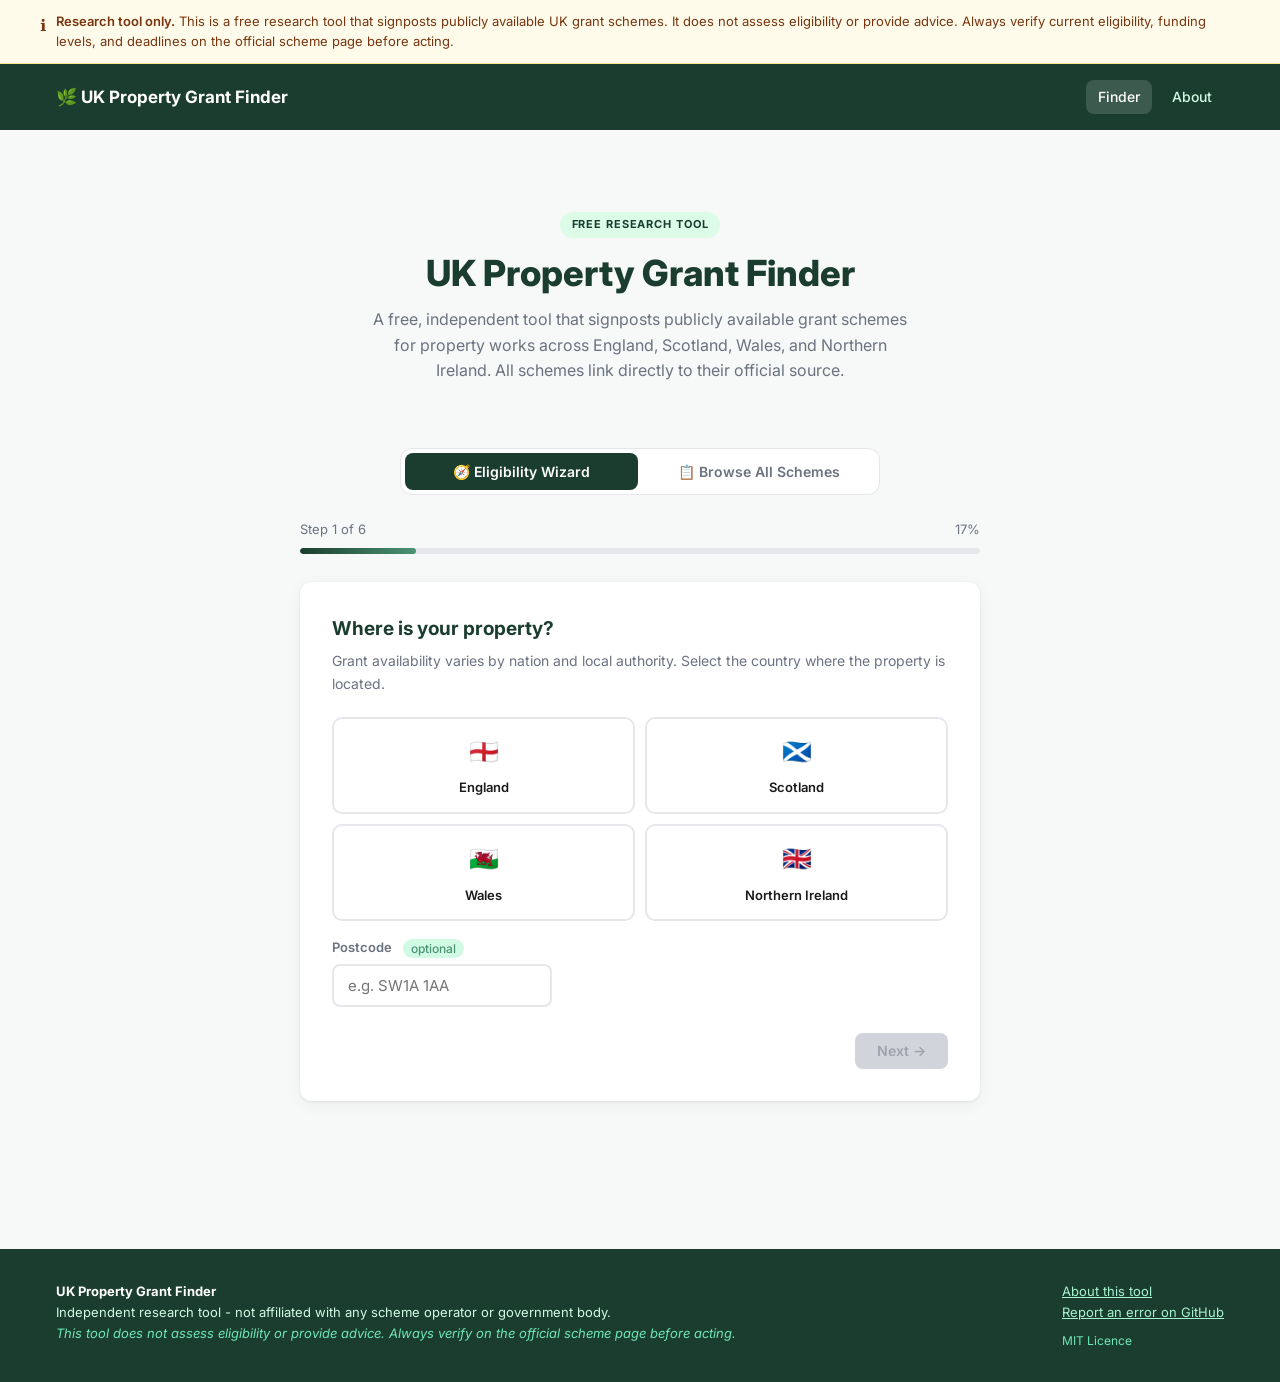
==== commit 08fe6eeb: "Add audience filter, remove em dashes, humanise copy, clean README" ====
--- a/index.html
+++ b/index.html
@@ -3,7 +3,7 @@
 <head>
   <meta charset="UTF-8">
   <meta name="viewport" content="width=device-width, initial-scale=1.0">
-  <title>UK Property Grant Finder — Free Research Tool</title>
+  <title>UK Property Grant Finder  -  Free Research Tool</title>
   <meta name="description" content="A free, independent research tool that signposts publicly available UK grant schemes for property works including retrofit, adaptations, empty homes, and heritage repairs.">
   <meta name="robots" content="index, follow">
   <link rel="preconnect" href="https://fonts.googleapis.com">
@@ -437,7 +437,7 @@
           </div>
           <p class="gf-results-note">
             The schemes below passed the basic criteria filters based on your selections.
-            This is not an eligibility assessment — always verify with the official source before acting.
+            This is not an eligibility assessment  -  always verify with the official source before acting.
           </p>
           <div id="gf-results-list" aria-live="polite"></div>
           <div class="gf-reset-row">
@@ -463,8 +463,18 @@
             <div class="gf-filter-group">
               <label for="gf-browse-search">Search</label>
               <input type="search" id="gf-browse-search" class="gf-search-input"
-                     placeholder="Search name, provider…"
+                     placeholder="Search name, provider..."
                      aria-label="Search schemes by name or provider">
+            </div>
+
+            <div class="gf-filter-group">
+              <label for="gf-filter-audience">Who is it for?</label>
+              <select id="gf-filter-audience" class="gf-filter-select" aria-label="Filter by audience">
+                <option value="">All audiences</option>
+                <option value="landlord">Landlords</option>
+                <option value="organisation">Organisations</option>
+                <option value="household">Households</option>
+              </select>
             </div>
 
             <div class="gf-filter-group">
@@ -579,7 +589,7 @@
     <div class="gf-footer-inner">
       <div>
         <p><strong style="color:#fff;">UK Property Grant Finder</strong></p>
-        <p>Independent research tool — not affiliated with any scheme operator or government body.</p>
+        <p>Independent research tool  -  not affiliated with any scheme operator or government body.</p>
         <p class="gf-footer-disclaimer">
           This tool does not assess eligibility or provide advice.
           Always verify on the official scheme page before acting.
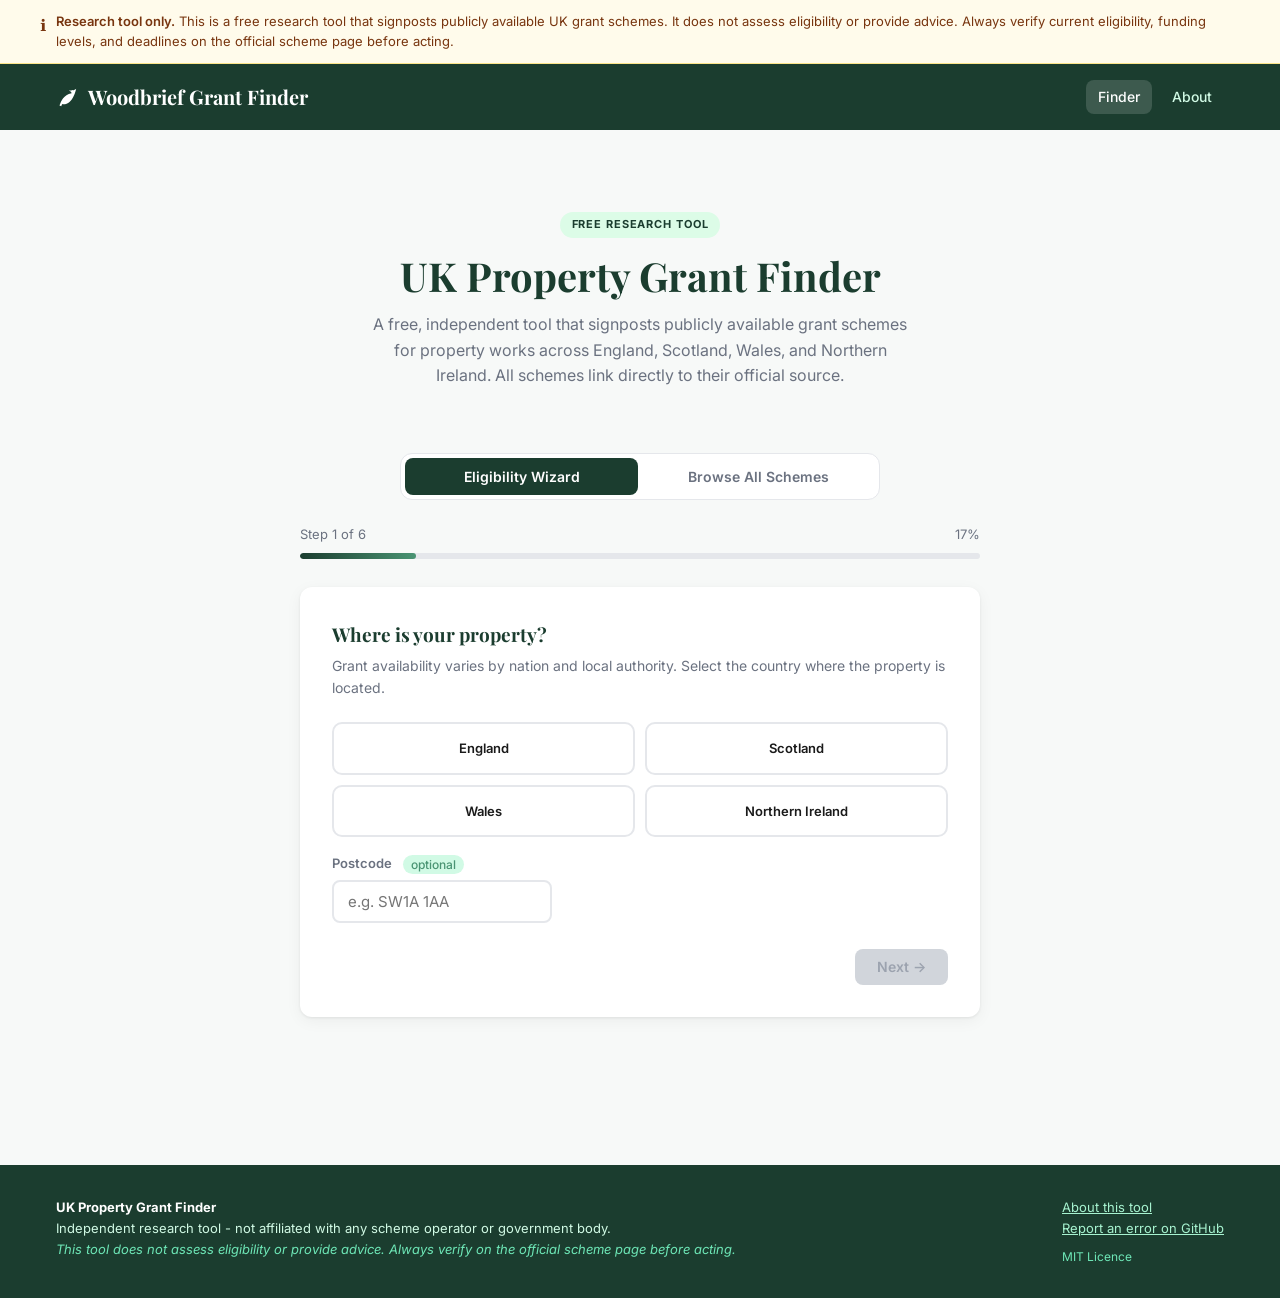
==== commit 1d036ec8: "Remove emojis, add Woodbrief branding and Playfair Display headings" ====
--- a/index.html
+++ b/index.html
@@ -1,608 +1,609 @@
 <!DOCTYPE html>
 <html lang="en">
 <head>
-  <meta charset="UTF-8">
-  <meta name="viewport" content="width=device-width, initial-scale=1.0">
-  <title>UK Property Grant Finder  -  Free Research Tool</title>
-  <meta name="description" content="A free, independent research tool that signposts publicly available UK grant schemes for property works including retrofit, adaptations, empty homes, and heritage repairs.">
-  <meta name="robots" content="index, follow">
-  <link rel="preconnect" href="https://fonts.googleapis.com">
-  <link href="https://fonts.googleapis.com/css2?family=Inter:wght@400;500;600;700;800&display=swap" rel="stylesheet">
-  <link rel="stylesheet" href="assets/styles.css">
+ <meta charset="UTF-8">
+ <meta name="viewport" content="width=device-width, initial-scale=1.0">
+ <title>UK Property Grant Finder - Free Research Tool</title>
+ <meta name="description" content="A free, independent research tool that signposts publicly available UK grant schemes for property works including retrofit, adaptations, empty homes, and heritage repairs.">
+ <meta name="robots" content="index, follow">
+ <link rel="preconnect" href="https://fonts.googleapis.com">
+ <link href="https://fonts.googleapis.com/css2?family=Playfair+Display:wght@700&family=Inter:wght@400;500;600;700;800&display=swap" rel="stylesheet">
+ <link rel="stylesheet" href="assets/styles.css">
 </head>
 <body>
 
-  <!-- ── Persistent disclaimer banner ── -->
-  <div class="gf-disclaimer" role="banner" aria-label="Important notice">
-    <div class="gf-disclaimer-inner">
-      <span class="gf-disclaimer-icon" aria-hidden="true">ℹ</span>
-      <span>
-        <strong>Research tool only.</strong>
-        This is a free research tool that signposts publicly available UK grant schemes.
-        It does not assess eligibility or provide advice.
-        Always verify current eligibility, funding levels, and deadlines on the official scheme page before acting.
-      </span>
-    </div>
-  </div>
-
-  <!-- ── Site header ── -->
-  <header class="gf-site-header" role="banner">
-    <div class="gf-site-header-inner">
-      <a href="index.html" class="gf-site-logo" aria-label="UK Property Grant Finder home">
-        🌿 UK Property Grant Finder
-      </a>
-      <nav class="gf-site-nav" aria-label="Main navigation">
-        <a href="index.html" class="gf-nav-link active" aria-current="page">Finder</a>
-        <a href="about.html" class="gf-nav-link">About</a>
-      </nav>
-    </div>
-  </header>
-
-  <!-- ── Main content ── -->
-  <main class="gf-main" id="main-content">
-    <div class="gf-container">
-
-      <!-- Hero -->
-      <section class="gf-hero" aria-labelledby="hero-heading">
-        <span class="gf-hero-badge">Free Research Tool</span>
-        <h1 id="hero-heading">UK Property Grant Finder</h1>
-        <p>
-          A free, independent tool that signposts publicly available grant schemes
-          for property works across England, Scotland, Wales, and Northern Ireland.
-          All schemes link directly to their official source.
-        </p>
-      </section>
-
-      <!-- Tabs -->
-      <div class="gf-tabs" role="tablist" aria-label="Tool mode">
-        <button class="gf-tab active" data-tab="wizard"
-                role="tab" aria-selected="true" aria-controls="wizard-panel"
-                id="tab-wizard">
-          🧭 Eligibility Wizard
-        </button>
-        <button class="gf-tab" data-tab="browse"
-                role="tab" aria-selected="false" aria-controls="browse-panel"
-                id="tab-browse">
-          📋 Browse All Schemes
-        </button>
-      </div>
-
-      <!-- ========================================================
-           WIZARD PANEL
-           ======================================================== -->
-      <div class="gf-panel active" id="wizard-panel" role="tabpanel" aria-labelledby="tab-wizard">
-
-        <!-- Progress wrap (hidden when showing results) -->
-        <div class="gf-wizard" id="gf-progress-wrap" aria-hidden="false">
-          <div class="gf-progress">
-            <div class="gf-progress-meta">
-              <span id="gf-step-label">Step 1 of 6</span>
-              <span id="gf-step-pct">17%</span>
-            </div>
-            <div class="gf-progress-bar" role="progressbar"
-                 aria-valuemin="0" aria-valuemax="100" aria-valuenow="17"
-                 aria-label="Wizard progress">
-              <div class="gf-progress-fill" id="gf-progress-fill" style="width:17%"></div>
-            </div>
-          </div>
-        </div>
-
-        <!-- Wizard form -->
-        <div id="gf-wizard-form" class="gf-wizard">
-
-          <!-- Step 1: Country + postcode -->
-          <div class="gf-step active" id="gf-step-1">
-            <div class="gf-card">
-              <h2>Where is your property?</h2>
-              <p class="gf-card-subtitle">Grant availability varies by nation and local authority. Select the country where the property is located.</p>
-              <div class="gf-options two-col" role="group" aria-label="Country">
-                <div class="gf-option" data-key="country" data-val="england"
-                     tabindex="0" role="button" aria-pressed="false">
-                  <span class="gf-option-icon" aria-hidden="true">🏴󠁧󠁢󠁥󠁮󠁧󠁿</span>
-                  <span class="gf-option-label">England</span>
-                </div>
-                <div class="gf-option" data-key="country" data-val="scotland"
-                     tabindex="0" role="button" aria-pressed="false">
-                  <span class="gf-option-icon" aria-hidden="true">🏴󠁧󠁢󠁳󠁣󠁴󠁿</span>
-                  <span class="gf-option-label">Scotland</span>
-                </div>
-                <div class="gf-option" data-key="country" data-val="wales"
-                     tabindex="0" role="button" aria-pressed="false">
-                  <span class="gf-option-icon" aria-hidden="true">🏴󠁧󠁢󠁷󠁬󠁳󠁿</span>
-                  <span class="gf-option-label">Wales</span>
-                </div>
-                <div class="gf-option" data-key="country" data-val="northern-ireland"
-                     tabindex="0" role="button" aria-pressed="false">
-                  <span class="gf-option-icon" aria-hidden="true">🇬🇧</span>
-                  <span class="gf-option-label">Northern Ireland</span>
-                </div>
-              </div>
-              <div class="gf-postcode-wrap">
-                <label for="gf-postcode">
-                  Postcode <span class="gf-optional-label">optional</span>
-                </label>
-                <input type="text" id="gf-postcode" class="gf-postcode-input"
-                       placeholder="e.g. SW1A 1AA"
-                       maxlength="8"
-                       autocomplete="postal-code"
-                       aria-label="Property postcode (optional)">
-              </div>
-              <div class="gf-btn-row">
-                <span></span>
-                <button class="gf-btn gf-btn-primary" data-next-step="2" id="gf-next-1" disabled>
-                  Next →
-                </button>
-              </div>
-            </div>
-          </div>
-
-          <!-- Step 2: Property type -->
-          <div class="gf-step" id="gf-step-2">
-            <div class="gf-card">
-              <h2>What type of property is it?</h2>
-              <p class="gf-card-subtitle">Select the type that best describes the property.</p>
-              <div class="gf-options" role="group" aria-label="Property type">
-                <div class="gf-option" data-key="propertyType" data-val="single-dwelling"
-                     tabindex="0" role="button" aria-pressed="false">
-                  <span class="gf-option-icon" aria-hidden="true">🏠</span>
-                  <span class="gf-option-label">Single dwelling</span>
-                  <span class="gf-option-desc">House or bungalow</span>
-                </div>
-                <div class="gf-option" data-key="propertyType" data-val="flat"
-                     tabindex="0" role="button" aria-pressed="false">
-                  <span class="gf-option-icon" aria-hidden="true">🏢</span>
-                  <span class="gf-option-label">Flat</span>
-                  <span class="gf-option-desc">Apartment or maisonette</span>
-                </div>
-                <div class="gf-option" data-key="propertyType" data-val="hmo"
-                     tabindex="0" role="button" aria-pressed="false">
-                  <span class="gf-option-icon" aria-hidden="true">🏘</span>
-                  <span class="gf-option-label">HMO</span>
-                  <span class="gf-option-desc">House in multiple occupation</span>
-                </div>
-                <div class="gf-option" data-key="propertyType" data-val="block"
-                     tabindex="0" role="button" aria-pressed="false">
-                  <span class="gf-option-icon" aria-hidden="true">🏗</span>
-                  <span class="gf-option-label">Block of flats</span>
-                  <span class="gf-option-desc">Multiple dwellings, one building</span>
-                </div>
-                <div class="gf-option" data-key="propertyType" data-val="listed"
-                     tabindex="0" role="button" aria-pressed="false">
-                  <span class="gf-option-icon" aria-hidden="true">🏛</span>
-                  <span class="gf-option-label">Listed building</span>
-                  <span class="gf-option-desc">Listed or in a conservation area</span>
-                </div>
-                <div class="gf-option" data-key="propertyType" data-val="empty"
-                     tabindex="0" role="button" aria-pressed="false">
-                  <span class="gf-option-icon" aria-hidden="true">🏚</span>
-                  <span class="gf-option-label">Empty property</span>
-                  <span class="gf-option-desc">Long-term empty</span>
-                </div>
-                <div class="gf-option" data-key="propertyType" data-val="commercial"
-                     tabindex="0" role="button" aria-pressed="false">
-                  <span class="gf-option-icon" aria-hidden="true">🏬</span>
-                  <span class="gf-option-label">Commercial</span>
-                  <span class="gf-option-desc">Business or mixed-use</span>
-                </div>
-              </div>
-              <div class="gf-btn-row">
-                <button class="gf-btn gf-btn-ghost" data-prev-step="1">← Back</button>
-                <button class="gf-btn gf-btn-primary" data-next-step="3" id="gf-next-2" disabled>Next →</button>
-              </div>
-            </div>
-          </div>
-
-          <!-- Step 3: Tenure / ownership -->
-          <div class="gf-step" id="gf-step-3">
-            <div class="gf-card">
-              <h2>How is the property owned?</h2>
-              <p class="gf-card-subtitle">Some schemes are restricted by ownership type. Select the description that applies.</p>
-              <div class="gf-options" role="group" aria-label="Tenure and ownership">
-                <div class="gf-option" data-key="tenure" data-val="private-landlord"
-                     tabindex="0" role="button" aria-pressed="false">
-                  <span class="gf-option-icon" aria-hidden="true">👤</span>
-                  <span class="gf-option-label">Private landlord</span>
-                  <span class="gf-option-desc">Individual / personal ownership</span>
-                </div>
-                <div class="gf-option" data-key="tenure" data-val="ltd-company"
-                     tabindex="0" role="button" aria-pressed="false">
-                  <span class="gf-option-icon" aria-hidden="true">🏢</span>
-                  <span class="gf-option-label">Limited company</span>
-                  <span class="gf-option-desc">SPV or trading company</span>
-                </div>
-                <div class="gf-option" data-key="tenure" data-val="housing-association"
-                     tabindex="0" role="button" aria-pressed="false">
-                  <span class="gf-option-icon" aria-hidden="true">🤝</span>
-                  <span class="gf-option-label">Housing association</span>
-                  <span class="gf-option-desc">Registered or unregistered</span>
-                </div>
-                <div class="gf-option" data-key="tenure" data-val="registered-provider"
-                     tabindex="0" role="button" aria-pressed="false">
-                  <span class="gf-option-icon" aria-hidden="true">📋</span>
-                  <span class="gf-option-label">Registered provider</span>
-                  <span class="gf-option-desc">RSL / RP regulated by RSH</span>
-                </div>
-                <div class="gf-option" data-key="tenure" data-val="charity"
-                     tabindex="0" role="button" aria-pressed="false">
-                  <span class="gf-option-icon" aria-hidden="true">💚</span>
-                  <span class="gf-option-label">Charity</span>
-                  <span class="gf-option-desc">Registered charitable organisation</span>
-                </div>
-                <div class="gf-option" data-key="tenure" data-val="other"
-                     tabindex="0" role="button" aria-pressed="false">
-                  <span class="gf-option-icon" aria-hidden="true">❓</span>
-                  <span class="gf-option-label">Other / unsure</span>
-                </div>
-              </div>
-              <div class="gf-btn-row">
-                <button class="gf-btn gf-btn-ghost" data-prev-step="2">← Back</button>
-                <button class="gf-btn gf-btn-primary" data-next-step="4" id="gf-next-3" disabled>Next →</button>
-              </div>
-            </div>
-          </div>
-
-          <!-- Step 4: EPC rating -->
-          <div class="gf-step" id="gf-step-4">
-            <div class="gf-card">
-              <h2>What is the property's current EPC rating?</h2>
-              <p class="gf-card-subtitle">Many energy-efficiency schemes are targeted at lower-rated properties. If you don't know, select "Don't know".</p>
-              <div class="gf-options three-col" role="group" aria-label="EPC rating">
-                <div class="gf-option" data-key="epcRating" data-val="A"
-                     tabindex="0" role="button" aria-pressed="false">
-                  <span class="gf-option-icon" aria-hidden="true">🌿</span>
-                  <span class="gf-option-label">A</span>
-                </div>
-                <div class="gf-option" data-key="epcRating" data-val="B"
-                     tabindex="0" role="button" aria-pressed="false">
-                  <span class="gf-option-icon" aria-hidden="true">🟢</span>
-                  <span class="gf-option-label">B</span>
-                </div>
-                <div class="gf-option" data-key="epcRating" data-val="C"
-                     tabindex="0" role="button" aria-pressed="false">
-                  <span class="gf-option-icon" aria-hidden="true">🟡</span>
-                  <span class="gf-option-label">C</span>
-                </div>
-                <div class="gf-option" data-key="epcRating" data-val="D"
-                     tabindex="0" role="button" aria-pressed="false">
-                  <span class="gf-option-icon" aria-hidden="true">🟠</span>
-                  <span class="gf-option-label">D</span>
-                </div>
-                <div class="gf-option" data-key="epcRating" data-val="E"
-                     tabindex="0" role="button" aria-pressed="false">
-                  <span class="gf-option-icon" aria-hidden="true">🔴</span>
-                  <span class="gf-option-label">E</span>
-                </div>
-                <div class="gf-option" data-key="epcRating" data-val="F"
-                     tabindex="0" role="button" aria-pressed="false">
-                  <span class="gf-option-icon" aria-hidden="true">🔴</span>
-                  <span class="gf-option-label">F</span>
-                </div>
-                <div class="gf-option" data-key="epcRating" data-val="G"
-                     tabindex="0" role="button" aria-pressed="false">
-                  <span class="gf-option-icon" aria-hidden="true">⚫</span>
-                  <span class="gf-option-label">G</span>
-                </div>
-                <div class="gf-option" data-key="epcRating" data-val="unknown"
-                     tabindex="0" role="button" aria-pressed="false">
-                  <span class="gf-option-icon" aria-hidden="true">❓</span>
-                  <span class="gf-option-label">Don't know</span>
-                </div>
-              </div>
-              <div class="gf-btn-row">
-                <button class="gf-btn gf-btn-ghost" data-prev-step="3">← Back</button>
-                <button class="gf-btn gf-btn-primary" data-next-step="5" id="gf-next-4" disabled>Next →</button>
-              </div>
-            </div>
-          </div>
-
-          <!-- Step 5: Planned works (multi-select) -->
-          <div class="gf-step" id="gf-step-5">
-            <div class="gf-card">
-              <h2>What works are planned?</h2>
-              <p class="gf-card-subtitle">Select all that apply. This helps identify the most relevant schemes.</p>
-              <div class="gf-options" role="group" aria-label="Planned works (select all that apply)">
-                <div class="gf-option multi" data-key="works" data-val="insulation"
-                     tabindex="0" role="checkbox" aria-checked="false">
-                  <span class="gf-option-icon" aria-hidden="true">🧱</span>
-                  <span class="gf-option-label">Insulation</span>
-                  <span class="gf-option-desc">Loft, wall, floor</span>
-                </div>
-                <div class="gf-option multi" data-key="works" data-val="heat-pump"
-                     tabindex="0" role="checkbox" aria-checked="false">
-                  <span class="gf-option-icon" aria-hidden="true">🌡</span>
-                  <span class="gf-option-label">Heat pump</span>
-                  <span class="gf-option-desc">Air or ground source</span>
-                </div>
-                <div class="gf-option multi" data-key="works" data-val="boiler-upgrade"
-                     tabindex="0" role="checkbox" aria-checked="false">
-                  <span class="gf-option-icon" aria-hidden="true">🔥</span>
-                  <span class="gf-option-label">Boiler upgrade</span>
-                  <span class="gf-option-desc">Gas or oil boiler replacement</span>
-                </div>
-                <div class="gf-option multi" data-key="works" data-val="solar-pv"
-                     tabindex="0" role="checkbox" aria-checked="false">
-                  <span class="gf-option-icon" aria-hidden="true">☀️</span>
-                  <span class="gf-option-label">Solar PV</span>
-                  <span class="gf-option-desc">Photovoltaic panels</span>
-                </div>
-                <div class="gf-option multi" data-key="works" data-val="battery-storage"
-                     tabindex="0" role="checkbox" aria-checked="false">
-                  <span class="gf-option-icon" aria-hidden="true">🔋</span>
-                  <span class="gf-option-label">Battery storage</span>
-                </div>
-                <div class="gf-option multi" data-key="works" data-val="glazing"
-                     tabindex="0" role="checkbox" aria-checked="false">
-                  <span class="gf-option-icon" aria-hidden="true">🪟</span>
-                  <span class="gf-option-label">Glazing</span>
-                  <span class="gf-option-desc">Windows and doors</span>
-                </div>
-                <div class="gf-option multi" data-key="works" data-val="ventilation"
-                     tabindex="0" role="checkbox" aria-checked="false">
-                  <span class="gf-option-icon" aria-hidden="true">💨</span>
-                  <span class="gf-option-label">Ventilation</span>
-                  <span class="gf-option-desc">MVHR or similar</span>
-                </div>
-                <div class="gf-option multi" data-key="works" data-val="full-retrofit"
-                     tabindex="0" role="checkbox" aria-checked="false">
-                  <span class="gf-option-icon" aria-hidden="true">🔧</span>
-                  <span class="gf-option-label">Full retrofit</span>
-                  <span class="gf-option-desc">Whole-house approach</span>
-                </div>
-                <div class="gf-option multi" data-key="works" data-val="disabled-adaptations"
-                     tabindex="0" role="checkbox" aria-checked="false">
-                  <span class="gf-option-icon" aria-hidden="true">♿</span>
-                  <span class="gf-option-label">Disabled adaptations</span>
-                  <span class="gf-option-desc">Access, wet rooms, lifts</span>
-                </div>
-                <div class="gf-option multi" data-key="works" data-val="empty-home"
-                     tabindex="0" role="checkbox" aria-checked="false">
-                  <span class="gf-option-icon" aria-hidden="true">🏚</span>
-                  <span class="gf-option-label">Empty home reno</span>
-                  <span class="gf-option-desc">Bringing back into use</span>
-                </div>
-                <div class="gf-option multi" data-key="works" data-val="heritage-repairs"
-                     tabindex="0" role="checkbox" aria-checked="false">
-                  <span class="gf-option-icon" aria-hidden="true">🏛</span>
-                  <span class="gf-option-label">Heritage repairs</span>
-                  <span class="gf-option-desc">Listed building works</span>
-                </div>
-                <div class="gf-option multi" data-key="works" data-val="affordable-homes"
-                     tabindex="0" role="checkbox" aria-checked="false">
-                  <span class="gf-option-icon" aria-hidden="true">🏘</span>
-                  <span class="gf-option-label">Affordable homes</span>
-                  <span class="gf-option-desc">New-build social/affordable</span>
-                </div>
-              </div>
-              <div class="gf-btn-row">
-                <button class="gf-btn gf-btn-ghost" data-prev-step="4">← Back</button>
-                <button class="gf-btn gf-btn-primary" data-next-step="6" id="gf-next-5" disabled>Next →</button>
-              </div>
-            </div>
-          </div>
-
-          <!-- Step 6: Tenant circumstances (optional) -->
-          <div class="gf-step" id="gf-step-6">
-            <div class="gf-card">
-              <h2>
-                Tenant circumstances
-                <span class="gf-optional-label">optional</span>
-              </h2>
-              <p class="gf-card-subtitle">
-                Many retrofit schemes require tenants to meet certain criteria. Select all that apply, or skip.
-                This information is used only to filter scheme suggestions.
-              </p>
-              <div class="gf-options two-col" role="group" aria-label="Tenant circumstances (optional, select all that apply)">
-                <div class="gf-option multi" data-key="tenantCirc" data-val="low-income"
-                     tabindex="0" role="checkbox" aria-checked="false">
-                  <span class="gf-option-icon" aria-hidden="true">💷</span>
-                  <span class="gf-option-label">Low income</span>
-                </div>
-                <div class="gf-option multi" data-key="tenantCirc" data-val="benefits"
-                     tabindex="0" role="checkbox" aria-checked="false">
-                  <span class="gf-option-icon" aria-hidden="true">📄</span>
-                  <span class="gf-option-label">Means-tested benefits</span>
-                  <span class="gf-option-desc">UC, pension credit, etc.</span>
-                </div>
-                <div class="gf-option multi" data-key="tenantCirc" data-val="disabled"
-                     tabindex="0" role="checkbox" aria-checked="false">
-                  <span class="gf-option-icon" aria-hidden="true">♿</span>
-                  <span class="gf-option-label">Disabled tenant</span>
-                </div>
-                <div class="gf-option multi" data-key="tenantCirc" data-val="elderly"
-                     tabindex="0" role="checkbox" aria-checked="false">
-                  <span class="gf-option-icon" aria-hidden="true">👴</span>
-                  <span class="gf-option-label">Elderly tenant</span>
-                </div>
-              </div>
-              <p style="font-size:13px;color:var(--gf-text-muted);margin-top:16px;">
-                If none apply or you prefer not to say, leave all deselected and click "Find schemes".
-              </p>
-              <div class="gf-btn-row">
-                <button class="gf-btn gf-btn-ghost" data-prev-step="5">← Back</button>
-                <button class="gf-btn gf-btn-primary" id="gf-wizard-submit">
-                  Find potentially relevant schemes →
-                </button>
-              </div>
-            </div>
-          </div>
-
-        </div>
-        <!-- /gf-wizard-form -->
-
-        <!-- Wizard results (hidden until submit) -->
-        <div id="gf-wizard-results" class="gf-hidden">
-          <div class="gf-results-header">
-            <h2>Potentially relevant schemes</h2>
-            <span class="gf-results-count" id="gf-results-count" aria-live="polite">0</span>
-          </div>
-          <p class="gf-results-note">
-            The schemes below passed the basic criteria filters based on your selections.
-            This is not an eligibility assessment  -  always verify with the official source before acting.
-          </p>
-          <div id="gf-results-list" aria-live="polite"></div>
-          <div class="gf-reset-row">
-            <button class="gf-reset-btn" aria-label="Start a new search">
-              ← Start a new search
-            </button>
-          </div>
-        </div>
-
-      </div>
-      <!-- /wizard-panel -->
-
-      <!-- ========================================================
-           BROWSE PANEL
-           ======================================================== -->
-      <div class="gf-panel" id="browse-panel" role="tabpanel" aria-labelledby="tab-browse">
-        <div class="gf-browse-layout">
-
-          <!-- Filter sidebar -->
-          <aside class="gf-filter-bar" aria-label="Filter schemes">
-            <h3>Filter schemes</h3>
-
-            <div class="gf-filter-group">
-              <label for="gf-browse-search">Search</label>
-              <input type="search" id="gf-browse-search" class="gf-search-input"
-                     placeholder="Search name, provider..."
-                     aria-label="Search schemes by name or provider">
-            </div>
-
-            <div class="gf-filter-group">
-              <label for="gf-filter-audience">Who is it for?</label>
-              <select id="gf-filter-audience" class="gf-filter-select" aria-label="Filter by audience">
-                <option value="">All audiences</option>
-                <option value="landlord">Landlords</option>
-                <option value="organisation">Organisations</option>
-                <option value="household">Households</option>
-              </select>
-            </div>
-
-            <div class="gf-filter-group">
-              <label for="gf-filter-country">Country</label>
-              <select id="gf-filter-country" class="gf-filter-select" aria-label="Filter by country">
-                <option value="">All countries</option>
-                <option value="england">England</option>
-                <option value="scotland">Scotland</option>
-                <option value="wales">Wales</option>
-                <option value="northern-ireland">Northern Ireland</option>
-              </select>
-            </div>
-
-            <div class="gf-filter-group">
-              <label for="gf-filter-category">Category</label>
-              <select id="gf-filter-category" class="gf-filter-select" aria-label="Filter by category">
-                <option value="">All categories</option>
-                <option value="retrofit">Retrofit / Energy efficiency</option>
-                <option value="adaptation">Disability adaptations</option>
-                <option value="empty-homes">Empty homes</option>
-                <option value="heritage">Heritage</option>
-                <option value="affordable-housing">Affordable housing</option>
-                <option value="supported-housing">Supported housing</option>
-              </select>
-            </div>
-
-            <div class="gf-filter-group">
-              <label for="gf-filter-property">Property type</label>
-              <select id="gf-filter-property" class="gf-filter-select" aria-label="Filter by property type">
-                <option value="">All property types</option>
-                <option value="single-dwelling">Single dwelling</option>
-                <option value="flat">Flat</option>
-                <option value="hmo">HMO</option>
-                <option value="block">Block of flats</option>
-                <option value="listed">Listed building</option>
-                <option value="empty">Empty property</option>
-                <option value="commercial">Commercial</option>
-              </select>
-            </div>
-
-            <div class="gf-filter-group">
-              <label for="gf-filter-works">Works covered</label>
-              <select id="gf-filter-works" class="gf-filter-select" aria-label="Filter by works covered">
-                <option value="">All works</option>
-                <option value="insulation">Insulation</option>
-                <option value="heat-pump">Heat pump</option>
-                <option value="boiler-upgrade">Boiler upgrade</option>
-                <option value="solar-pv">Solar PV</option>
-                <option value="battery-storage">Battery storage</option>
-                <option value="glazing">Glazing</option>
-                <option value="ventilation">Ventilation</option>
-                <option value="full-retrofit">Full retrofit</option>
-                <option value="disabled-adaptations">Disabled adaptations</option>
-                <option value="empty-home">Empty home renovation</option>
-                <option value="heritage-repairs">Heritage repairs</option>
-                <option value="affordable-homes">Affordable homes (new build)</option>
-              </select>
-            </div>
-
-            <button id="gf-filter-clear" class="gf-filter-clear" aria-label="Clear all filters">
-              Clear all filters
-            </button>
-          </aside>
-
-          <!-- Browse results -->
-          <section aria-label="Browse results">
-            <p class="gf-browse-count" aria-live="polite" id="gf-browse-count">
-              Loading schemes…
-            </p>
-            <div id="gf-browse-list" aria-live="polite"></div>
-          </section>
-
-        </div>
-      </div>
-      <!-- /browse-panel -->
-
-    </div>
-    <!-- /gf-container -->
-  </main>
-
-  <!-- ========================================================
-       SCHEME DETAIL MODAL
-       ======================================================== -->
-  <div class="gf-modal-overlay" id="gf-modal-overlay" role="dialog"
-       aria-modal="true" aria-labelledby="gf-modal-title" hidden>
-    <div class="gf-modal">
-      <div class="gf-modal-header">
-        <div>
-          <h2 class="gf-modal-title" id="gf-modal-title"></h2>
-          <p class="gf-modal-provider" id="gf-modal-provider"></p>
-        </div>
-        <button class="gf-modal-close" id="gf-modal-close" aria-label="Close scheme detail">✕</button>
-      </div>
-      <div class="gf-modal-body">
-        <div id="gf-modal-body-content"></div>
-      </div>
-      <div class="gf-modal-footer">
-        <span class="gf-modal-verified-note" id="gf-modal-last-verified"></span>
-        <div style="display:flex;gap:10px;align-items:center;flex-wrap:wrap;">
-          <span id="gf-modal-funding" style="font-weight:700;color:var(--gf-primary);"></span>
-          <a href="#" id="gf-modal-official-link" target="_blank" rel="noopener noreferrer"
-             class="gf-btn gf-btn-primary" style="font-size:13px;">
-            View official scheme page ↗
-          </a>
-        </div>
-      </div>
-    </div>
-  </div>
-
-  <!-- ── Footer ── -->
-  <footer class="gf-footer" role="contentinfo">
-    <div class="gf-footer-inner">
-      <div>
-        <p><strong style="color:#fff;">UK Property Grant Finder</strong></p>
-        <p>Independent research tool  -  not affiliated with any scheme operator or government body.</p>
-        <p class="gf-footer-disclaimer">
-          This tool does not assess eligibility or provide advice.
-          Always verify on the official scheme page before acting.
-        </p>
-      </div>
-      <div>
-        <p><a href="about.html">About this tool</a></p>
-        <p><a href="https://github.com/" target="_blank" rel="noopener noreferrer">Report an error on GitHub</a></p>
-        <p style="font-size:12px;margin-top:8px;color:#6ee7b7;">MIT Licence</p>
-      </div>
-    </div>
-  </footer>
-
-  <script src="assets/app.js"></script>
+ <!-- ── Persistent disclaimer banner ── -->
+ <div class="gf-disclaimer" role="banner" aria-label="Important notice">
+ <div class="gf-disclaimer-inner">
+ <span class="gf-disclaimer-icon" aria-hidden="true">ℹ</span>
+ <span>
+ <strong>Research tool only.</strong>
+ This is a free research tool that signposts publicly available UK grant schemes.
+ It does not assess eligibility or provide advice.
+ Always verify current eligibility, funding levels, and deadlines on the official scheme page before acting.
+ </span>
+ </div>
+ </div>
+
+ <!-- ── Site header ── -->
+ <header class="gf-site-header" role="banner">
+ <div class="gf-site-header-inner">
+ <a href="index.html" class="gf-site-logo" aria-label="UK Property Grant Finder home">
+ <svg viewBox="0 0 24 24" aria-hidden="true"><path d="M17 8C8 10 5.9 16.17 3.82 21.34L5.71 22l1-2.3A4.49 4.49 0 0 0 8 20C19 20 22 3 22 3c-1 2-8 2-8 2S17 6 17 8z"/></svg>
+ Woodbrief Grant Finder
+ </a>
+ <nav class="gf-site-nav" aria-label="Main navigation">
+ <a href="index.html" class="gf-nav-link active" aria-current="page">Finder</a>
+ <a href="about.html" class="gf-nav-link">About</a>
+ </nav>
+ </div>
+ </header>
+
+ <!-- ── Main content ── -->
+ <main class="gf-main" id="main-content">
+ <div class="gf-container">
+
+ <!-- Hero -->
+ <section class="gf-hero" aria-labelledby="hero-heading">
+ <span class="gf-hero-badge">Free Research Tool</span>
+ <h1 id="hero-heading">UK Property Grant Finder</h1>
+ <p>
+ A free, independent tool that signposts publicly available grant schemes
+ for property works across England, Scotland, Wales, and Northern Ireland.
+ All schemes link directly to their official source.
+ </p>
+ </section>
+
+ <!-- Tabs -->
+ <div class="gf-tabs" role="tablist" aria-label="Tool mode">
+ <button class="gf-tab active" data-tab="wizard"
+ role="tab" aria-selected="true" aria-controls="wizard-panel"
+ id="tab-wizard">
+ Eligibility Wizard
+ </button>
+ <button class="gf-tab" data-tab="browse"
+ role="tab" aria-selected="false" aria-controls="browse-panel"
+ id="tab-browse">
+ Browse All Schemes
+ </button>
+ </div>
+
+ <!-- ========================================================
+ WIZARD PANEL
+ ======================================================== -->
+ <div class="gf-panel active" id="wizard-panel" role="tabpanel" aria-labelledby="tab-wizard">
+
+ <!-- Progress wrap (hidden when showing results) -->
+ <div class="gf-wizard" id="gf-progress-wrap" aria-hidden="false">
+ <div class="gf-progress">
+ <div class="gf-progress-meta">
+ <span id="gf-step-label">Step 1 of 6</span>
+ <span id="gf-step-pct">17%</span>
+ </div>
+ <div class="gf-progress-bar" role="progressbar"
+ aria-valuemin="0" aria-valuemax="100" aria-valuenow="17"
+ aria-label="Wizard progress">
+ <div class="gf-progress-fill" id="gf-progress-fill" style="width:17%"></div>
+ </div>
+ </div>
+ </div>
+
+ <!-- Wizard form -->
+ <div id="gf-wizard-form" class="gf-wizard">
+
+ <!-- Step 1: Country + postcode -->
+ <div class="gf-step active" id="gf-step-1">
+ <div class="gf-card">
+ <h2>Where is your property?</h2>
+ <p class="gf-card-subtitle">Grant availability varies by nation and local authority. Select the country where the property is located.</p>
+ <div class="gf-options two-col" role="group" aria-label="Country">
+ <div class="gf-option" data-key="country" data-val="england"
+ tabindex="0" role="button" aria-pressed="false">
+ <span class="gf-option-icon" aria-hidden="true"></span>
+ <span class="gf-option-label">England</span>
+ </div>
+ <div class="gf-option" data-key="country" data-val="scotland"
+ tabindex="0" role="button" aria-pressed="false">
+ <span class="gf-option-icon" aria-hidden="true"></span>
+ <span class="gf-option-label">Scotland</span>
+ </div>
+ <div class="gf-option" data-key="country" data-val="wales"
+ tabindex="0" role="button" aria-pressed="false">
+ <span class="gf-option-icon" aria-hidden="true"></span>
+ <span class="gf-option-label">Wales</span>
+ </div>
+ <div class="gf-option" data-key="country" data-val="northern-ireland"
+ tabindex="0" role="button" aria-pressed="false">
+ <span class="gf-option-icon" aria-hidden="true"></span>
+ <span class="gf-option-label">Northern Ireland</span>
+ </div>
+ </div>
+ <div class="gf-postcode-wrap">
+ <label for="gf-postcode">
+ Postcode <span class="gf-optional-label">optional</span>
+ </label>
+ <input type="text" id="gf-postcode" class="gf-postcode-input"
+ placeholder="e.g. SW1A 1AA"
+ maxlength="8"
+ autocomplete="postal-code"
+ aria-label="Property postcode (optional)">
+ </div>
+ <div class="gf-btn-row">
+ <span></span>
+ <button class="gf-btn gf-btn-primary" data-next-step="2" id="gf-next-1" disabled>
+ Next →
+ </button>
+ </div>
+ </div>
+ </div>
+
+ <!-- Step 2: Property type -->
+ <div class="gf-step" id="gf-step-2">
+ <div class="gf-card">
+ <h2>What type of property is it?</h2>
+ <p class="gf-card-subtitle">Select the type that best describes the property.</p>
+ <div class="gf-options" role="group" aria-label="Property type">
+ <div class="gf-option" data-key="propertyType" data-val="single-dwelling"
+ tabindex="0" role="button" aria-pressed="false">
+ <span class="gf-option-icon" aria-hidden="true"></span>
+ <span class="gf-option-label">Single dwelling</span>
+ <span class="gf-option-desc">House or bungalow</span>
+ </div>
+ <div class="gf-option" data-key="propertyType" data-val="flat"
+ tabindex="0" role="button" aria-pressed="false">
+ <span class="gf-option-icon" aria-hidden="true"></span>
+ <span class="gf-option-label">Flat</span>
+ <span class="gf-option-desc">Apartment or maisonette</span>
+ </div>
+ <div class="gf-option" data-key="propertyType" data-val="hmo"
+ tabindex="0" role="button" aria-pressed="false">
+ <span class="gf-option-icon" aria-hidden="true"></span>
+ <span class="gf-option-label">HMO</span>
+ <span class="gf-option-desc">House in multiple occupation</span>
+ </div>
+ <div class="gf-option" data-key="propertyType" data-val="block"
+ tabindex="0" role="button" aria-pressed="false">
+ <span class="gf-option-icon" aria-hidden="true"></span>
+ <span class="gf-option-label">Block of flats</span>
+ <span class="gf-option-desc">Multiple dwellings, one building</span>
+ </div>
+ <div class="gf-option" data-key="propertyType" data-val="listed"
+ tabindex="0" role="button" aria-pressed="false">
+ <span class="gf-option-icon" aria-hidden="true"></span>
+ <span class="gf-option-label">Listed building</span>
+ <span class="gf-option-desc">Listed or in a conservation area</span>
+ </div>
+ <div class="gf-option" data-key="propertyType" data-val="empty"
+ tabindex="0" role="button" aria-pressed="false">
+ <span class="gf-option-icon" aria-hidden="true"></span>
+ <span class="gf-option-label">Empty property</span>
+ <span class="gf-option-desc">Long-term empty</span>
+ </div>
+ <div class="gf-option" data-key="propertyType" data-val="commercial"
+ tabindex="0" role="button" aria-pressed="false">
+ <span class="gf-option-icon" aria-hidden="true"></span>
+ <span class="gf-option-label">Commercial</span>
+ <span class="gf-option-desc">Business or mixed-use</span>
+ </div>
+ </div>
+ <div class="gf-btn-row">
+ <button class="gf-btn gf-btn-ghost" data-prev-step="1">← Back</button>
+ <button class="gf-btn gf-btn-primary" data-next-step="3" id="gf-next-2" disabled>Next →</button>
+ </div>
+ </div>
+ </div>
+
+ <!-- Step 3: Tenure / ownership -->
+ <div class="gf-step" id="gf-step-3">
+ <div class="gf-card">
+ <h2>How is the property owned?</h2>
+ <p class="gf-card-subtitle">Some schemes are restricted by ownership type. Select the description that applies.</p>
+ <div class="gf-options" role="group" aria-label="Tenure and ownership">
+ <div class="gf-option" data-key="tenure" data-val="private-landlord"
+ tabindex="0" role="button" aria-pressed="false">
+ <span class="gf-option-icon" aria-hidden="true"></span>
+ <span class="gf-option-label">Private landlord</span>
+ <span class="gf-option-desc">Individual / personal ownership</span>
+ </div>
+ <div class="gf-option" data-key="tenure" data-val="ltd-company"
+ tabindex="0" role="button" aria-pressed="false">
+ <span class="gf-option-icon" aria-hidden="true"></span>
+ <span class="gf-option-label">Limited company</span>
+ <span class="gf-option-desc">SPV or trading company</span>
+ </div>
+ <div class="gf-option" data-key="tenure" data-val="housing-association"
+ tabindex="0" role="button" aria-pressed="false">
+ <span class="gf-option-icon" aria-hidden="true"></span>
+ <span class="gf-option-label">Housing association</span>
+ <span class="gf-option-desc">Registered or unregistered</span>
+ </div>
+ <div class="gf-option" data-key="tenure" data-val="registered-provider"
+ tabindex="0" role="button" aria-pressed="false">
+ <span class="gf-option-icon" aria-hidden="true"></span>
+ <span class="gf-option-label">Registered provider</span>
+ <span class="gf-option-desc">RSL / RP regulated by RSH</span>
+ </div>
+ <div class="gf-option" data-key="tenure" data-val="charity"
+ tabindex="0" role="button" aria-pressed="false">
+ <span class="gf-option-icon" aria-hidden="true"></span>
+ <span class="gf-option-label">Charity</span>
+ <span class="gf-option-desc">Registered charitable organisation</span>
+ </div>
+ <div class="gf-option" data-key="tenure" data-val="other"
+ tabindex="0" role="button" aria-pressed="false">
+ <span class="gf-option-icon" aria-hidden="true"></span>
+ <span class="gf-option-label">Other / unsure</span>
+ </div>
+ </div>
+ <div class="gf-btn-row">
+ <button class="gf-btn gf-btn-ghost" data-prev-step="2">← Back</button>
+ <button class="gf-btn gf-btn-primary" data-next-step="4" id="gf-next-3" disabled>Next →</button>
+ </div>
+ </div>
+ </div>
+
+ <!-- Step 4: EPC rating -->
+ <div class="gf-step" id="gf-step-4">
+ <div class="gf-card">
+ <h2>What is the property's current EPC rating?</h2>
+ <p class="gf-card-subtitle">Many energy-efficiency schemes are targeted at lower-rated properties. If you don't know, select "Don't know".</p>
+ <div class="gf-options three-col" role="group" aria-label="EPC rating">
+ <div class="gf-option" data-key="epcRating" data-val="A"
+ tabindex="0" role="button" aria-pressed="false">
+ <span class="gf-option-icon" aria-hidden="true"></span>
+ <span class="gf-option-label">A</span>
+ </div>
+ <div class="gf-option" data-key="epcRating" data-val="B"
+ tabindex="0" role="button" aria-pressed="false">
+ <span class="gf-option-icon" aria-hidden="true"></span>
+ <span class="gf-option-label">B</span>
+ </div>
+ <div class="gf-option" data-key="epcRating" data-val="C"
+ tabindex="0" role="button" aria-pressed="false">
+ <span class="gf-option-icon" aria-hidden="true"></span>
+ <span class="gf-option-label">C</span>
+ </div>
+ <div class="gf-option" data-key="epcRating" data-val="D"
+ tabindex="0" role="button" aria-pressed="false">
+ <span class="gf-option-icon" aria-hidden="true"></span>
+ <span class="gf-option-label">D</span>
+ </div>
+ <div class="gf-option" data-key="epcRating" data-val="E"
+ tabindex="0" role="button" aria-pressed="false">
+ <span class="gf-option-icon" aria-hidden="true"></span>
+ <span class="gf-option-label">E</span>
+ </div>
+ <div class="gf-option" data-key="epcRating" data-val="F"
+ tabindex="0" role="button" aria-pressed="false">
+ <span class="gf-option-icon" aria-hidden="true"></span>
+ <span class="gf-option-label">F</span>
+ </div>
+ <div class="gf-option" data-key="epcRating" data-val="G"
+ tabindex="0" role="button" aria-pressed="false">
+ <span class="gf-option-icon" aria-hidden="true"></span>
+ <span class="gf-option-label">G</span>
+ </div>
+ <div class="gf-option" data-key="epcRating" data-val="unknown"
+ tabindex="0" role="button" aria-pressed="false">
+ <span class="gf-option-icon" aria-hidden="true"></span>
+ <span class="gf-option-label">Don't know</span>
+ </div>
+ </div>
+ <div class="gf-btn-row">
+ <button class="gf-btn gf-btn-ghost" data-prev-step="3">← Back</button>
+ <button class="gf-btn gf-btn-primary" data-next-step="5" id="gf-next-4" disabled>Next →</button>
+ </div>
+ </div>
+ </div>
+
+ <!-- Step 5: Planned works (multi-select) -->
+ <div class="gf-step" id="gf-step-5">
+ <div class="gf-card">
+ <h2>What works are planned?</h2>
+ <p class="gf-card-subtitle">Select all that apply. This helps identify the most relevant schemes.</p>
+ <div class="gf-options" role="group" aria-label="Planned works (select all that apply)">
+ <div class="gf-option multi" data-key="works" data-val="insulation"
+ tabindex="0" role="checkbox" aria-checked="false">
+ <span class="gf-option-icon" aria-hidden="true"></span>
+ <span class="gf-option-label">Insulation</span>
+ <span class="gf-option-desc">Loft, wall, floor</span>
+ </div>
+ <div class="gf-option multi" data-key="works" data-val="heat-pump"
+ tabindex="0" role="checkbox" aria-checked="false">
+ <span class="gf-option-icon" aria-hidden="true"></span>
+ <span class="gf-option-label">Heat pump</span>
+ <span class="gf-option-desc">Air or ground source</span>
+ </div>
+ <div class="gf-option multi" data-key="works" data-val="boiler-upgrade"
+ tabindex="0" role="checkbox" aria-checked="false">
+ <span class="gf-option-icon" aria-hidden="true"></span>
+ <span class="gf-option-label">Boiler upgrade</span>
+ <span class="gf-option-desc">Gas or oil boiler replacement</span>
+ </div>
+ <div class="gf-option multi" data-key="works" data-val="solar-pv"
+ tabindex="0" role="checkbox" aria-checked="false">
+ <span class="gf-option-icon" aria-hidden="true">️</span>
+ <span class="gf-option-label">Solar PV</span>
+ <span class="gf-option-desc">Photovoltaic panels</span>
+ </div>
+ <div class="gf-option multi" data-key="works" data-val="battery-storage"
+ tabindex="0" role="checkbox" aria-checked="false">
+ <span class="gf-option-icon" aria-hidden="true"></span>
+ <span class="gf-option-label">Battery storage</span>
+ </div>
+ <div class="gf-option multi" data-key="works" data-val="glazing"
+ tabindex="0" role="checkbox" aria-checked="false">
+ <span class="gf-option-icon" aria-hidden="true"></span>
+ <span class="gf-option-label">Glazing</span>
+ <span class="gf-option-desc">Windows and doors</span>
+ </div>
+ <div class="gf-option multi" data-key="works" data-val="ventilation"
+ tabindex="0" role="checkbox" aria-checked="false">
+ <span class="gf-option-icon" aria-hidden="true"></span>
+ <span class="gf-option-label">Ventilation</span>
+ <span class="gf-option-desc">MVHR or similar</span>
+ </div>
+ <div class="gf-option multi" data-key="works" data-val="full-retrofit"
+ tabindex="0" role="checkbox" aria-checked="false">
+ <span class="gf-option-icon" aria-hidden="true"></span>
+ <span class="gf-option-label">Full retrofit</span>
+ <span class="gf-option-desc">Whole-house approach</span>
+ </div>
+ <div class="gf-option multi" data-key="works" data-val="disabled-adaptations"
+ tabindex="0" role="checkbox" aria-checked="false">
+ <span class="gf-option-icon" aria-hidden="true"></span>
+ <span class="gf-option-label">Disabled adaptations</span>
+ <span class="gf-option-desc">Access, wet rooms, lifts</span>
+ </div>
+ <div class="gf-option multi" data-key="works" data-val="empty-home"
+ tabindex="0" role="checkbox" aria-checked="false">
+ <span class="gf-option-icon" aria-hidden="true"></span>
+ <span class="gf-option-label">Empty home reno</span>
+ <span class="gf-option-desc">Bringing back into use</span>
+ </div>
+ <div class="gf-option multi" data-key="works" data-val="heritage-repairs"
+ tabindex="0" role="checkbox" aria-checked="false">
+ <span class="gf-option-icon" aria-hidden="true"></span>
+ <span class="gf-option-label">Heritage repairs</span>
+ <span class="gf-option-desc">Listed building works</span>
+ </div>
+ <div class="gf-option multi" data-key="works" data-val="affordable-homes"
+ tabindex="0" role="checkbox" aria-checked="false">
+ <span class="gf-option-icon" aria-hidden="true"></span>
+ <span class="gf-option-label">Affordable homes</span>
+ <span class="gf-option-desc">New-build social/affordable</span>
+ </div>
+ </div>
+ <div class="gf-btn-row">
+ <button class="gf-btn gf-btn-ghost" data-prev-step="4">← Back</button>
+ <button class="gf-btn gf-btn-primary" data-next-step="6" id="gf-next-5" disabled>Next →</button>
+ </div>
+ </div>
+ </div>
+
+ <!-- Step 6: Tenant circumstances (optional) -->
+ <div class="gf-step" id="gf-step-6">
+ <div class="gf-card">
+ <h2>
+ Tenant circumstances
+ <span class="gf-optional-label">optional</span>
+ </h2>
+ <p class="gf-card-subtitle">
+ Many retrofit schemes require tenants to meet certain criteria. Select all that apply, or skip.
+ This information is used only to filter scheme suggestions.
+ </p>
+ <div class="gf-options two-col" role="group" aria-label="Tenant circumstances (optional, select all that apply)">
+ <div class="gf-option multi" data-key="tenantCirc" data-val="low-income"
+ tabindex="0" role="checkbox" aria-checked="false">
+ <span class="gf-option-icon" aria-hidden="true"></span>
+ <span class="gf-option-label">Low income</span>
+ </div>
+ <div class="gf-option multi" data-key="tenantCirc" data-val="benefits"
+ tabindex="0" role="checkbox" aria-checked="false">
+ <span class="gf-option-icon" aria-hidden="true"></span>
+ <span class="gf-option-label">Means-tested benefits</span>
+ <span class="gf-option-desc">UC, pension credit, etc.</span>
+ </div>
+ <div class="gf-option multi" data-key="tenantCirc" data-val="disabled"
+ tabindex="0" role="checkbox" aria-checked="false">
+ <span class="gf-option-icon" aria-hidden="true"></span>
+ <span class="gf-option-label">Disabled tenant</span>
+ </div>
+ <div class="gf-option multi" data-key="tenantCirc" data-val="elderly"
+ tabindex="0" role="checkbox" aria-checked="false">
+ <span class="gf-option-icon" aria-hidden="true"></span>
+ <span class="gf-option-label">Elderly tenant</span>
+ </div>
+ </div>
+ <p style="font-size:13px;color:var(--gf-text-muted);margin-top:16px;">
+ If none apply or you prefer not to say, leave all deselected and click "Find schemes".
+ </p>
+ <div class="gf-btn-row">
+ <button class="gf-btn gf-btn-ghost" data-prev-step="5">← Back</button>
+ <button class="gf-btn gf-btn-primary" id="gf-wizard-submit">
+ Find potentially relevant schemes →
+ </button>
+ </div>
+ </div>
+ </div>
+
+ </div>
+ <!-- /gf-wizard-form -->
+
+ <!-- Wizard results (hidden until submit) -->
+ <div id="gf-wizard-results" class="gf-hidden">
+ <div class="gf-results-header">
+ <h2>Potentially relevant schemes</h2>
+ <span class="gf-results-count" id="gf-results-count" aria-live="polite">0</span>
+ </div>
+ <p class="gf-results-note">
+ The schemes below passed the basic criteria filters based on your selections.
+ This is not an eligibility assessment - always verify with the official source before acting.
+ </p>
+ <div id="gf-results-list" aria-live="polite"></div>
+ <div class="gf-reset-row">
+ <button class="gf-reset-btn" aria-label="Start a new search">
+ ← Start a new search
+ </button>
+ </div>
+ </div>
+
+ </div>
+ <!-- /wizard-panel -->
+
+ <!-- ========================================================
+ BROWSE PANEL
+ ======================================================== -->
+ <div class="gf-panel" id="browse-panel" role="tabpanel" aria-labelledby="tab-browse">
+ <div class="gf-browse-layout">
+
+ <!-- Filter sidebar -->
+ <aside class="gf-filter-bar" aria-label="Filter schemes">
+ <h3>Filter schemes</h3>
+
+ <div class="gf-filter-group">
+ <label for="gf-browse-search">Search</label>
+ <input type="search" id="gf-browse-search" class="gf-search-input"
+ placeholder="Search name, provider..."
+ aria-label="Search schemes by name or provider">
+ </div>
+
+ <div class="gf-filter-group">
+ <label for="gf-filter-audience">Who is it for?</label>
+ <select id="gf-filter-audience" class="gf-filter-select" aria-label="Filter by audience">
+ <option value="">All audiences</option>
+ <option value="landlord">Landlords</option>
+ <option value="organisation">Organisations</option>
+ <option value="household">Households</option>
+ </select>
+ </div>
+
+ <div class="gf-filter-group">
+ <label for="gf-filter-country">Country</label>
+ <select id="gf-filter-country" class="gf-filter-select" aria-label="Filter by country">
+ <option value="">All countries</option>
+ <option value="england">England</option>
+ <option value="scotland">Scotland</option>
+ <option value="wales">Wales</option>
+ <option value="northern-ireland">Northern Ireland</option>
+ </select>
+ </div>
+
+ <div class="gf-filter-group">
+ <label for="gf-filter-category">Category</label>
+ <select id="gf-filter-category" class="gf-filter-select" aria-label="Filter by category">
+ <option value="">All categories</option>
+ <option value="retrofit">Retrofit / Energy efficiency</option>
+ <option value="adaptation">Disability adaptations</option>
+ <option value="empty-homes">Empty homes</option>
+ <option value="heritage">Heritage</option>
+ <option value="affordable-housing">Affordable housing</option>
+ <option value="supported-housing">Supported housing</option>
+ </select>
+ </div>
+
+ <div class="gf-filter-group">
+ <label for="gf-filter-property">Property type</label>
+ <select id="gf-filter-property" class="gf-filter-select" aria-label="Filter by property type">
+ <option value="">All property types</option>
+ <option value="single-dwelling">Single dwelling</option>
+ <option value="flat">Flat</option>
+ <option value="hmo">HMO</option>
+ <option value="block">Block of flats</option>
+ <option value="listed">Listed building</option>
+ <option value="empty">Empty property</option>
+ <option value="commercial">Commercial</option>
+ </select>
+ </div>
+
+ <div class="gf-filter-group">
+ <label for="gf-filter-works">Works covered</label>
+ <select id="gf-filter-works" class="gf-filter-select" aria-label="Filter by works covered">
+ <option value="">All works</option>
+ <option value="insulation">Insulation</option>
+ <option value="heat-pump">Heat pump</option>
+ <option value="boiler-upgrade">Boiler upgrade</option>
+ <option value="solar-pv">Solar PV</option>
+ <option value="battery-storage">Battery storage</option>
+ <option value="glazing">Glazing</option>
+ <option value="ventilation">Ventilation</option>
+ <option value="full-retrofit">Full retrofit</option>
+ <option value="disabled-adaptations">Disabled adaptations</option>
+ <option value="empty-home">Empty home renovation</option>
+ <option value="heritage-repairs">Heritage repairs</option>
+ <option value="affordable-homes">Affordable homes (new build)</option>
+ </select>
+ </div>
+
+ <button id="gf-filter-clear" class="gf-filter-clear" aria-label="Clear all filters">
+ Clear all filters
+ </button>
+ </aside>
+
+ <!-- Browse results -->
+ <section aria-label="Browse results">
+ <p class="gf-browse-count" aria-live="polite" id="gf-browse-count">
+ Loading schemes…
+ </p>
+ <div id="gf-browse-list" aria-live="polite"></div>
+ </section>
+
+ </div>
+ </div>
+ <!-- /browse-panel -->
+
+ </div>
+ <!-- /gf-container -->
+ </main>
+
+ <!-- ========================================================
+ SCHEME DETAIL MODAL
+ ======================================================== -->
+ <div class="gf-modal-overlay" id="gf-modal-overlay" role="dialog"
+ aria-modal="true" aria-labelledby="gf-modal-title" hidden>
+ <div class="gf-modal">
+ <div class="gf-modal-header">
+ <div>
+ <h2 class="gf-modal-title" id="gf-modal-title"></h2>
+ <p class="gf-modal-provider" id="gf-modal-provider"></p>
+ </div>
+ <button class="gf-modal-close" id="gf-modal-close" aria-label="Close scheme detail"></button>
+ </div>
+ <div class="gf-modal-body">
+ <div id="gf-modal-body-content"></div>
+ </div>
+ <div class="gf-modal-footer">
+ <span class="gf-modal-verified-note" id="gf-modal-last-verified"></span>
+ <div style="display:flex;gap:10px;align-items:center;flex-wrap:wrap;">
+ <span id="gf-modal-funding" style="font-weight:700;color:var(--gf-primary);"></span>
+ <a href="#" id="gf-modal-official-link" target="_blank" rel="noopener noreferrer"
+ class="gf-btn gf-btn-primary" style="font-size:13px;">
+ View official scheme page ↗
+ </a>
+ </div>
+ </div>
+ </div>
+ </div>
+
+ <!-- ── Footer ── -->
+ <footer class="gf-footer" role="contentinfo">
+ <div class="gf-footer-inner">
+ <div>
+ <p><strong style="color:#fff;">UK Property Grant Finder</strong></p>
+ <p>Independent research tool - not affiliated with any scheme operator or government body.</p>
+ <p class="gf-footer-disclaimer">
+ This tool does not assess eligibility or provide advice.
+ Always verify on the official scheme page before acting.
+ </p>
+ </div>
+ <div>
+ <p><a href="about.html">About this tool</a></p>
+ <p><a href="https://github.com/" target="_blank" rel="noopener noreferrer">Report an error on GitHub</a></p>
+ <p style="font-size:12px;margin-top:8px;color:#6ee7b7;">MIT Licence</p>
+ </div>
+ </div>
+ </footer>
+
+ <script src="assets/app.js"></script>
 </body>
 </html>
--- a/assets/styles.css
+++ b/assets/styles.css
@@ -1,7 +1,9 @@
 /* ============================================================
-   UK Property Grant Finder — styles.css
-   Mobile-first, CSS custom properties for Ghost theme overrides
+   UK Property Grant Finder - styles.css
+   Woodbrief branding. Mobile-first, CSS custom properties.
    ============================================================ */
+
+@import url('https://fonts.googleapis.com/css2?family=Playfair+Display:wght@700&family=Inter:wght@400;500;600;700&display=swap');
 
 :root {
   --gf-primary:       #1B3D2F;
@@ -21,6 +23,7 @@
   --gf-shadow-md:     0 4px 6px rgba(0,0,0,.07), 0 10px 30px rgba(0,0,0,.08);
   --gf-transition:    0.18s ease;
   --gf-font:          'Inter', system-ui, -apple-system, sans-serif;
+  --gf-font-heading:  'Playfair Display', Georgia, serif;
 }
 
 /* ── Reset ── */
@@ -108,13 +111,20 @@
   gap: 16px;
 }
 .gf-site-logo {
-  font-size: 17px;
+  font-family: var(--gf-font-heading);
+  font-size: 20px;
   font-weight: 700;
   color: #fff;
   text-decoration: none;
   display: flex;
   align-items: center;
-  gap: 8px;
+  gap: 10px;
+}
+.gf-site-logo svg {
+  width: 22px;
+  height: 22px;
+  fill: #fff;
+  flex-shrink: 0;
 }
 .gf-site-logo:hover { color: #d1fae5; }
 .gf-site-nav {
@@ -159,8 +169,9 @@
   margin-bottom: 14px;
 }
 .gf-hero h1 {
-  font-size: clamp(22px, 4vw, 36px);
-  font-weight: 800;
+  font-family: var(--gf-font-heading);
+  font-size: clamp(26px, 4vw, 40px);
+  font-weight: 700;
   color: var(--gf-primary);
   line-height: 1.2;
   margin-bottom: 12px;
@@ -257,6 +268,7 @@
   margin-bottom: 20px;
 }
 .gf-card h2 {
+  font-family: var(--gf-font-heading);
   font-size: 19px;
   font-weight: 700;
   color: var(--gf-primary);
@@ -312,10 +324,9 @@
   outline-offset: 2px;
 }
 .gf-option-icon {
-  font-size: 24px;
-  margin-bottom: 6px;
-  display: block;
-}
+  display: none;
+}
+.gf-no-results-icon { display: none; }
 .gf-option-label {
   font-size: 13px;
   font-weight: 600;
@@ -912,8 +923,9 @@
   margin: 0 auto;
 }
 .gf-about-layout h1 {
+  font-family: var(--gf-font-heading);
   font-size: clamp(24px, 4vw, 36px);
-  font-weight: 800;
+  font-weight: 700;
   color: var(--gf-primary);
   margin-bottom: 8px;
 }
@@ -927,6 +939,7 @@
   margin-bottom: 40px;
 }
 .gf-about-section h2 {
+  font-family: var(--gf-font-heading);
   font-size: 20px;
   font-weight: 700;
   color: var(--gf-primary);
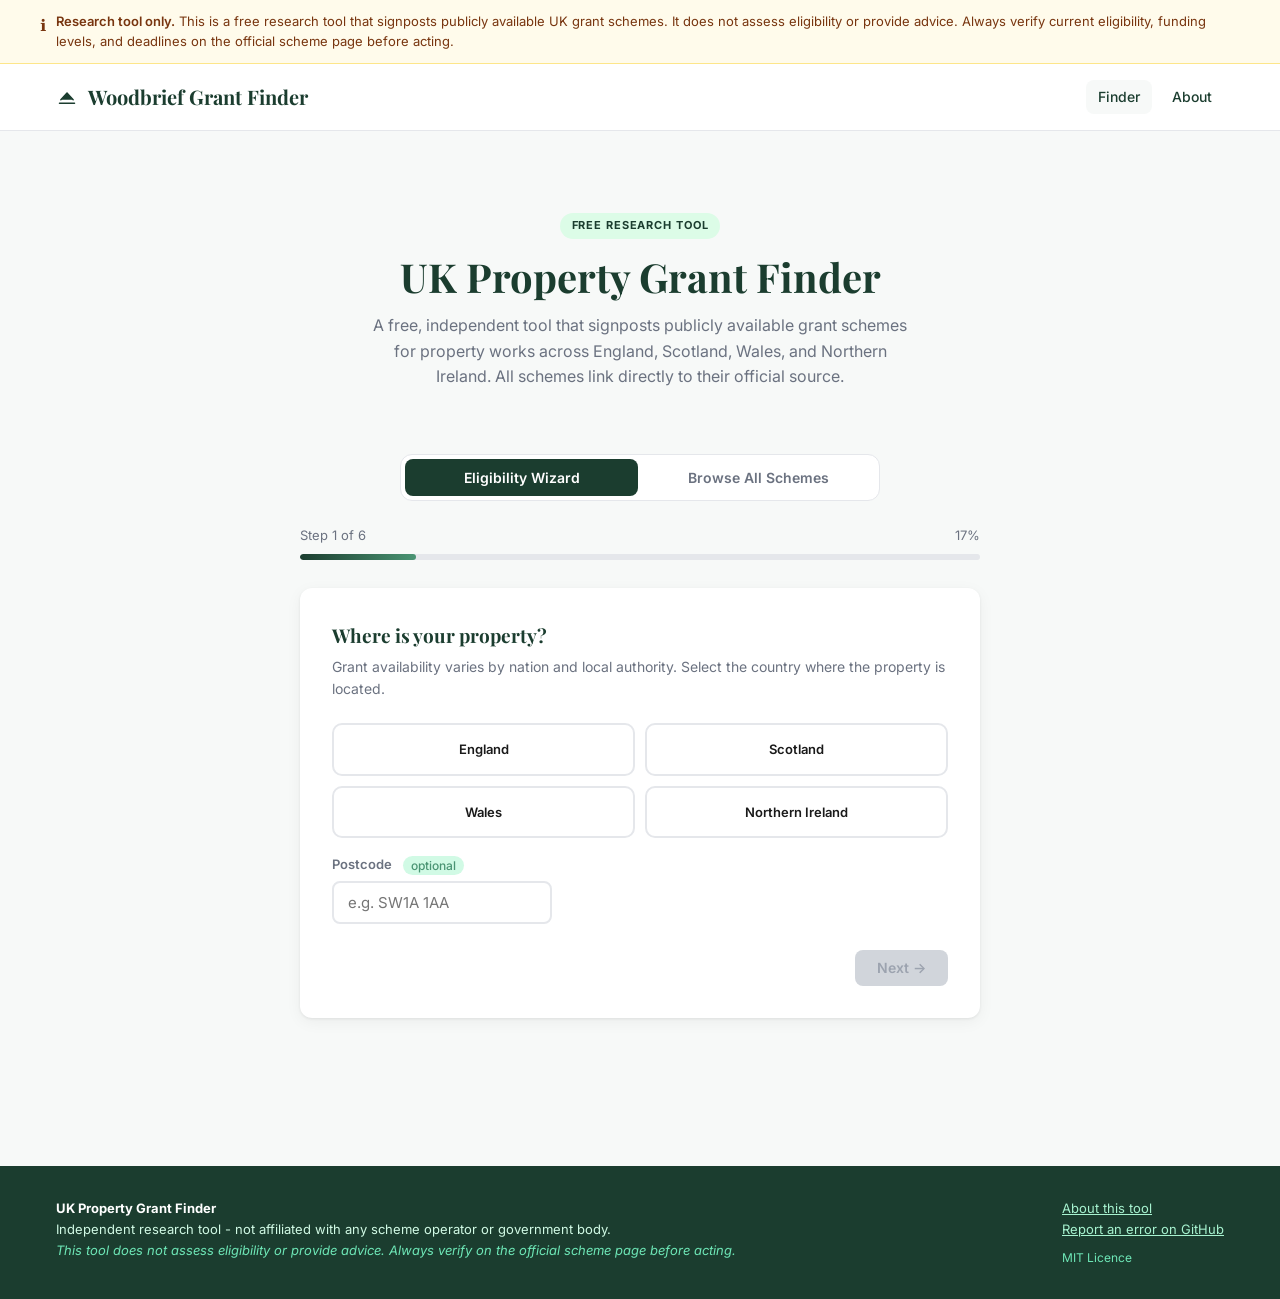
==== commit 6b5df7f2: "Replace leaf with Woodbrief icon across header and footer" ====
--- a/index.html
+++ b/index.html
@@ -29,7 +29,7 @@
  <header class="gf-site-header" role="banner">
  <div class="gf-site-header-inner">
  <a href="index.html" class="gf-site-logo" aria-label="UK Property Grant Finder home">
- <svg viewBox="0 0 24 24" aria-hidden="true"><path d="M17 8C8 10 5.9 16.17 3.82 21.34L5.71 22l1-2.3A4.49 4.49 0 0 0 8 20C19 20 22 3 22 3c-1 2-8 2-8 2S17 6 17 8z"/></svg>
+ <svg viewBox="0 0 64 64" aria-hidden="true" fill="none" stroke="currentColor" stroke-width="4" stroke-linecap="round" stroke-linejoin="round"><path d="M14 40 L32 20 L50 40"/><line x1="10" y1="50" x2="54" y2="50"/></svg>
  Woodbrief Grant Finder
  </a>
  <nav class="gf-site-nav" aria-label="Main navigation">
--- a/assets/styles.css
+++ b/assets/styles.css
@@ -97,9 +97,10 @@
 
 /* ── Site header ── */
 .gf-site-header {
-  background: var(--gf-primary);
-  color: #fff;
+  background: #ffffff;
+  color: var(--gf-primary);
   padding: 16px 0;
+  border-bottom: 1px solid var(--gf-border);
 }
 .gf-site-header-inner {
   max-width: 1200px;
@@ -114,7 +115,7 @@
   font-family: var(--gf-font-heading);
   font-size: 20px;
   font-weight: 700;
-  color: #fff;
+  color: var(--gf-primary);
   text-decoration: none;
   display: flex;
   align-items: center;
@@ -123,17 +124,18 @@
 .gf-site-logo svg {
   width: 22px;
   height: 22px;
-  fill: #fff;
+  fill: var(--gf-primary);
   flex-shrink: 0;
 }
-.gf-site-logo:hover { color: #d1fae5; }
+.gf-site-logo:hover { color: var(--gf-primary-light); }
+.gf-site-logo:hover svg { fill: var(--gf-primary-light); }
 .gf-site-nav {
   display: flex;
   gap: 8px;
   align-items: center;
 }
 .gf-nav-link {
-  color: #d1fae5;
+  color: var(--gf-primary);
   font-size: 14px;
   font-weight: 500;
   text-decoration: none;
@@ -143,11 +145,11 @@
 }
 .gf-nav-link:hover,
 .gf-nav-link.active {
-  background: rgba(255,255,255,.15);
-  color: #fff;
+  background: var(--gf-bg-off);
+  color: var(--gf-primary);
 }
 .gf-nav-link:focus-visible {
-  outline: 2px solid #d1fae5;
+  outline: 2px solid var(--gf-primary);
   outline-offset: 2px;
 }
 
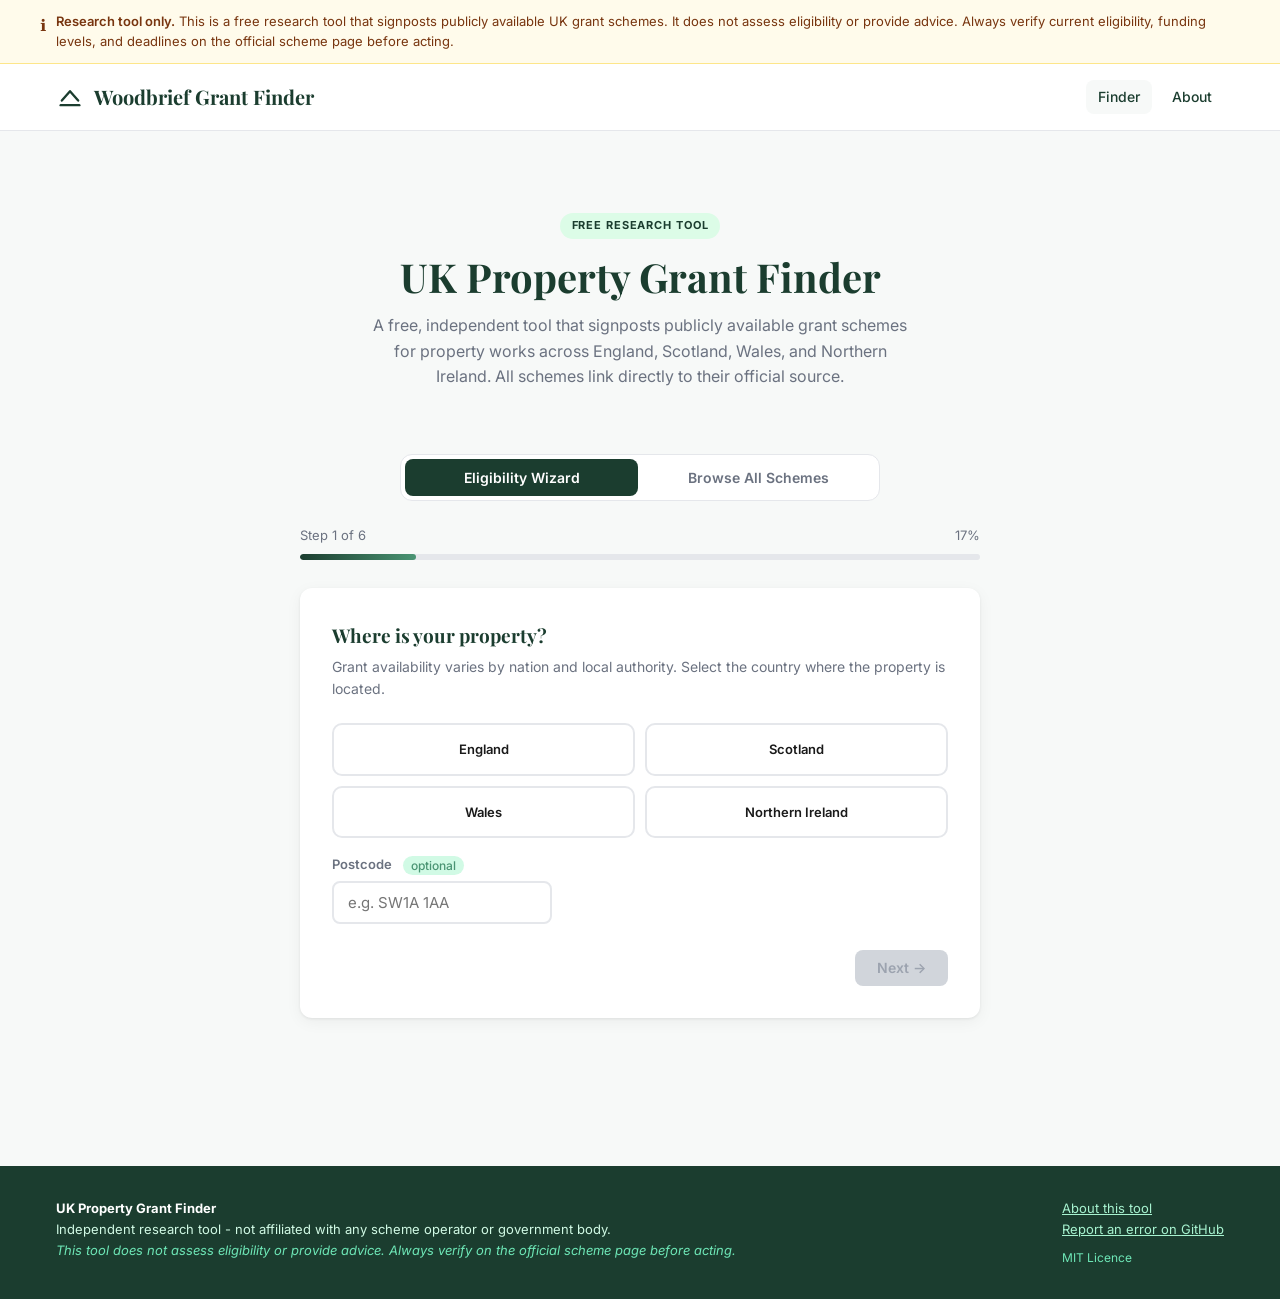
==== commit b0074f13: "Fix icon: rescale SVG to 24x24 viewBox for clean rendering at small sizes" ====
--- a/index.html
+++ b/index.html
@@ -29,7 +29,7 @@
  <header class="gf-site-header" role="banner">
  <div class="gf-site-header-inner">
  <a href="index.html" class="gf-site-logo" aria-label="UK Property Grant Finder home">
- <svg viewBox="0 0 64 64" aria-hidden="true" fill="none" stroke="currentColor" stroke-width="4" stroke-linecap="round" stroke-linejoin="round"><path d="M14 40 L32 20 L50 40"/><line x1="10" y1="50" x2="54" y2="50"/></svg>
+ <svg viewBox="0 0 24 24" aria-hidden="true" fill="none" stroke="currentColor" stroke-width="2" stroke-linecap="round" stroke-linejoin="round"><polyline points="5,15 12,7 19,15"/><line x1="4" y1="19" x2="20" y2="19"/></svg>
  Woodbrief Grant Finder
  </a>
  <nav class="gf-site-nav" aria-label="Main navigation">
--- a/assets/styles.css
+++ b/assets/styles.css
@@ -122,13 +122,17 @@
   gap: 10px;
 }
 .gf-site-logo svg {
-  width: 22px;
-  height: 22px;
-  fill: var(--gf-primary);
+  width: 28px;
+  height: 28px;
+  fill: none;
+  stroke: var(--gf-primary);
+  stroke-width: 2;
+  stroke-linecap: round;
+  stroke-linejoin: round;
   flex-shrink: 0;
 }
 .gf-site-logo:hover { color: var(--gf-primary-light); }
-.gf-site-logo:hover svg { fill: var(--gf-primary-light); }
+.gf-site-logo:hover svg { stroke: var(--gf-primary-light); }
 .gf-site-nav {
   display: flex;
   gap: 8px;
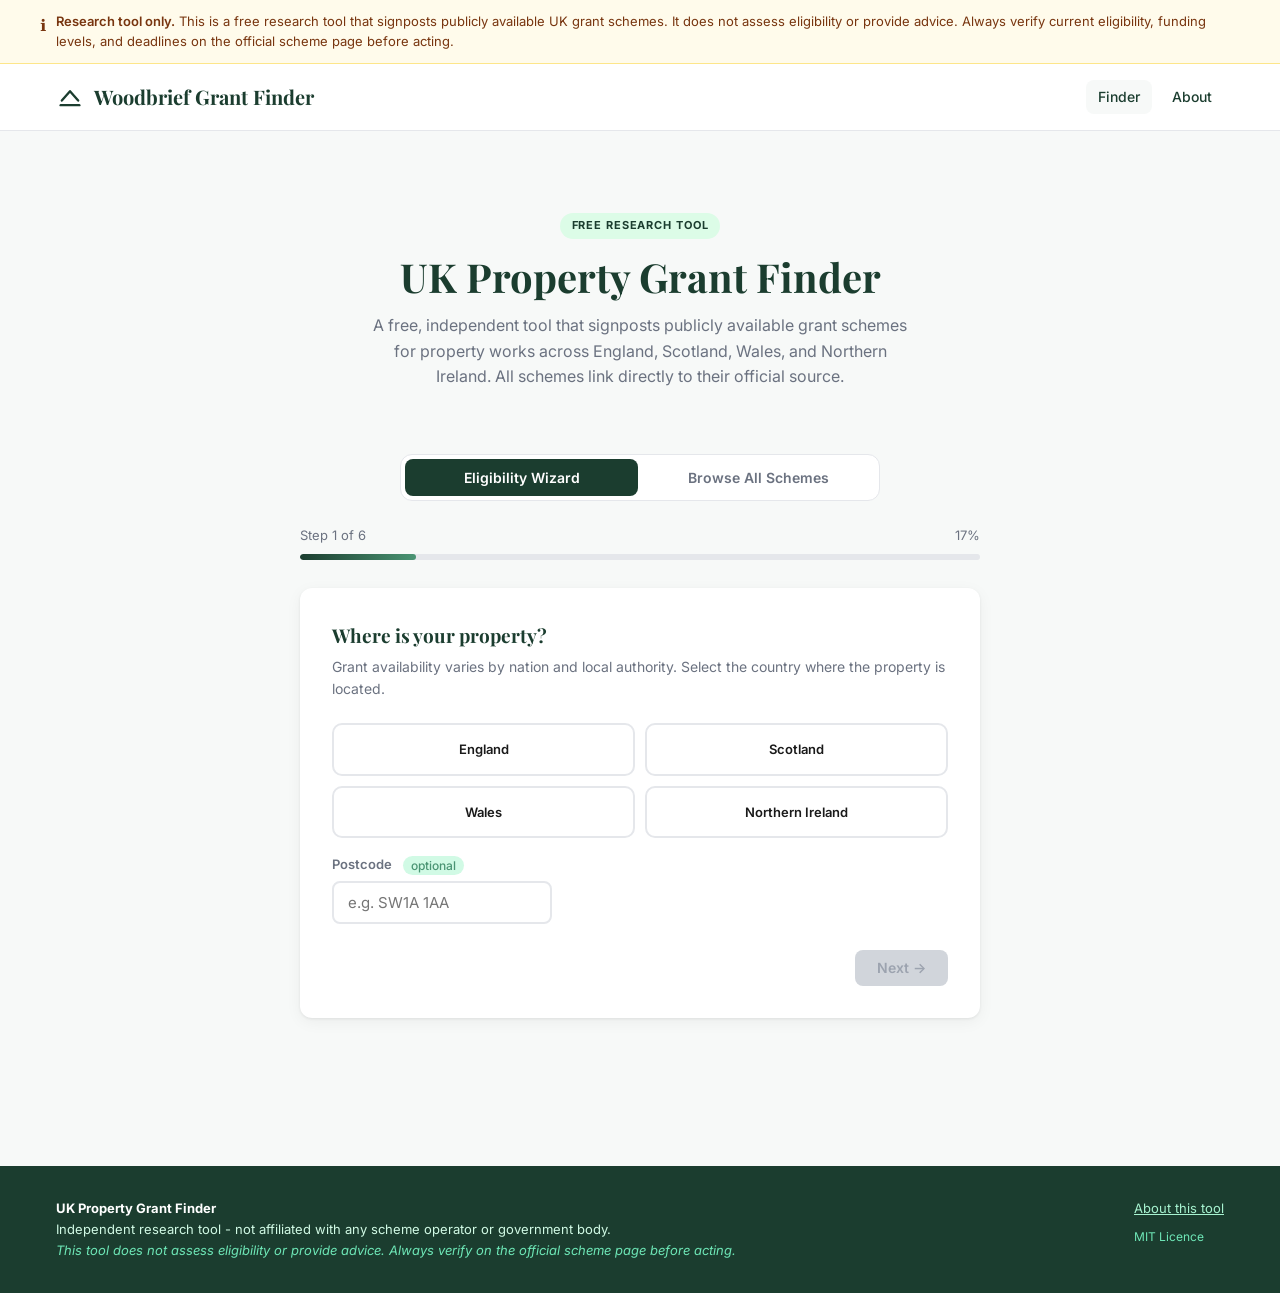
==== commit 63cfcb3a: "Remove GitHub error reporting link from footer" ====
--- a/index.html
+++ b/index.html
@@ -598,7 +598,6 @@
  </div>
  <div>
  <p><a href="about.html">About this tool</a></p>
- <p><a href="https://github.com/" target="_blank" rel="noopener noreferrer">Report an error on GitHub</a></p>
  <p style="font-size:12px;margin-top:8px;color:#6ee7b7;">MIT Licence</p>
  </div>
  </div>
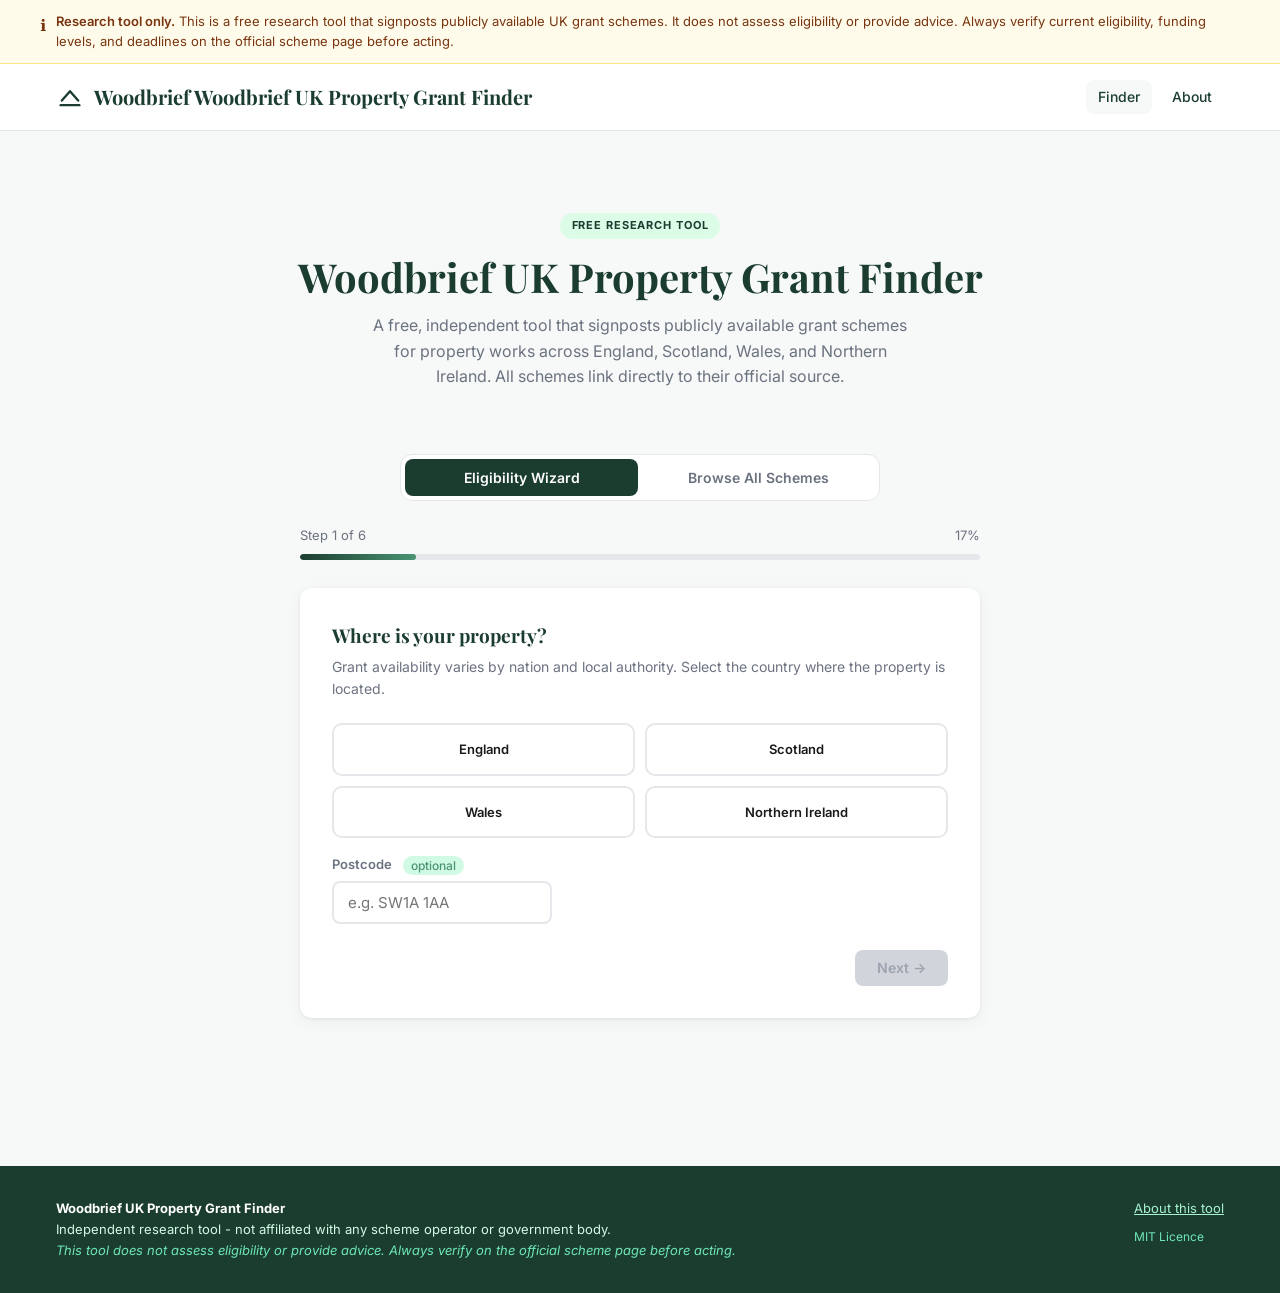
==== commit 8ed2599b: "Rename to Woodbrief UK Property Grant Finder throughout" ====
--- a/index.html
+++ b/index.html
@@ -3,7 +3,7 @@
 <head>
  <meta charset="UTF-8">
  <meta name="viewport" content="width=device-width, initial-scale=1.0">
- <title>UK Property Grant Finder - Free Research Tool</title>
+ <title>Woodbrief Woodbrief UK Property Grant Finder - Free Research Tool</title>
  <meta name="description" content="A free, independent research tool that signposts publicly available UK grant schemes for property works including retrofit, adaptations, empty homes, and heritage repairs.">
  <meta name="robots" content="index, follow">
  <link rel="preconnect" href="https://fonts.googleapis.com">
@@ -28,9 +28,9 @@
  <!-- ── Site header ── -->
  <header class="gf-site-header" role="banner">
  <div class="gf-site-header-inner">
- <a href="index.html" class="gf-site-logo" aria-label="UK Property Grant Finder home">
+ <a href="index.html" class="gf-site-logo" aria-label="Woodbrief UK Property Grant Finder home">
  <svg viewBox="0 0 24 24" aria-hidden="true" fill="none" stroke="currentColor" stroke-width="2" stroke-linecap="round" stroke-linejoin="round"><polyline points="5,15 12,7 19,15"/><line x1="4" y1="19" x2="20" y2="19"/></svg>
- Woodbrief Grant Finder
+ Woodbrief Woodbrief UK Property Grant Finder
  </a>
  <nav class="gf-site-nav" aria-label="Main navigation">
  <a href="index.html" class="gf-nav-link active" aria-current="page">Finder</a>
@@ -46,7 +46,7 @@
  <!-- Hero -->
  <section class="gf-hero" aria-labelledby="hero-heading">
  <span class="gf-hero-badge">Free Research Tool</span>
- <h1 id="hero-heading">UK Property Grant Finder</h1>
+ <h1 id="hero-heading">Woodbrief UK Property Grant Finder</h1>
  <p>
  A free, independent tool that signposts publicly available grant schemes
  for property works across England, Scotland, Wales, and Northern Ireland.
@@ -589,7 +589,7 @@
  <footer class="gf-footer" role="contentinfo">
  <div class="gf-footer-inner">
  <div>
- <p><strong style="color:#fff;">UK Property Grant Finder</strong></p>
+ <p><strong style="color:#fff;">Woodbrief UK Property Grant Finder</strong></p>
  <p>Independent research tool - not affiliated with any scheme operator or government body.</p>
  <p class="gf-footer-disclaimer">
  This tool does not assess eligibility or provide advice.
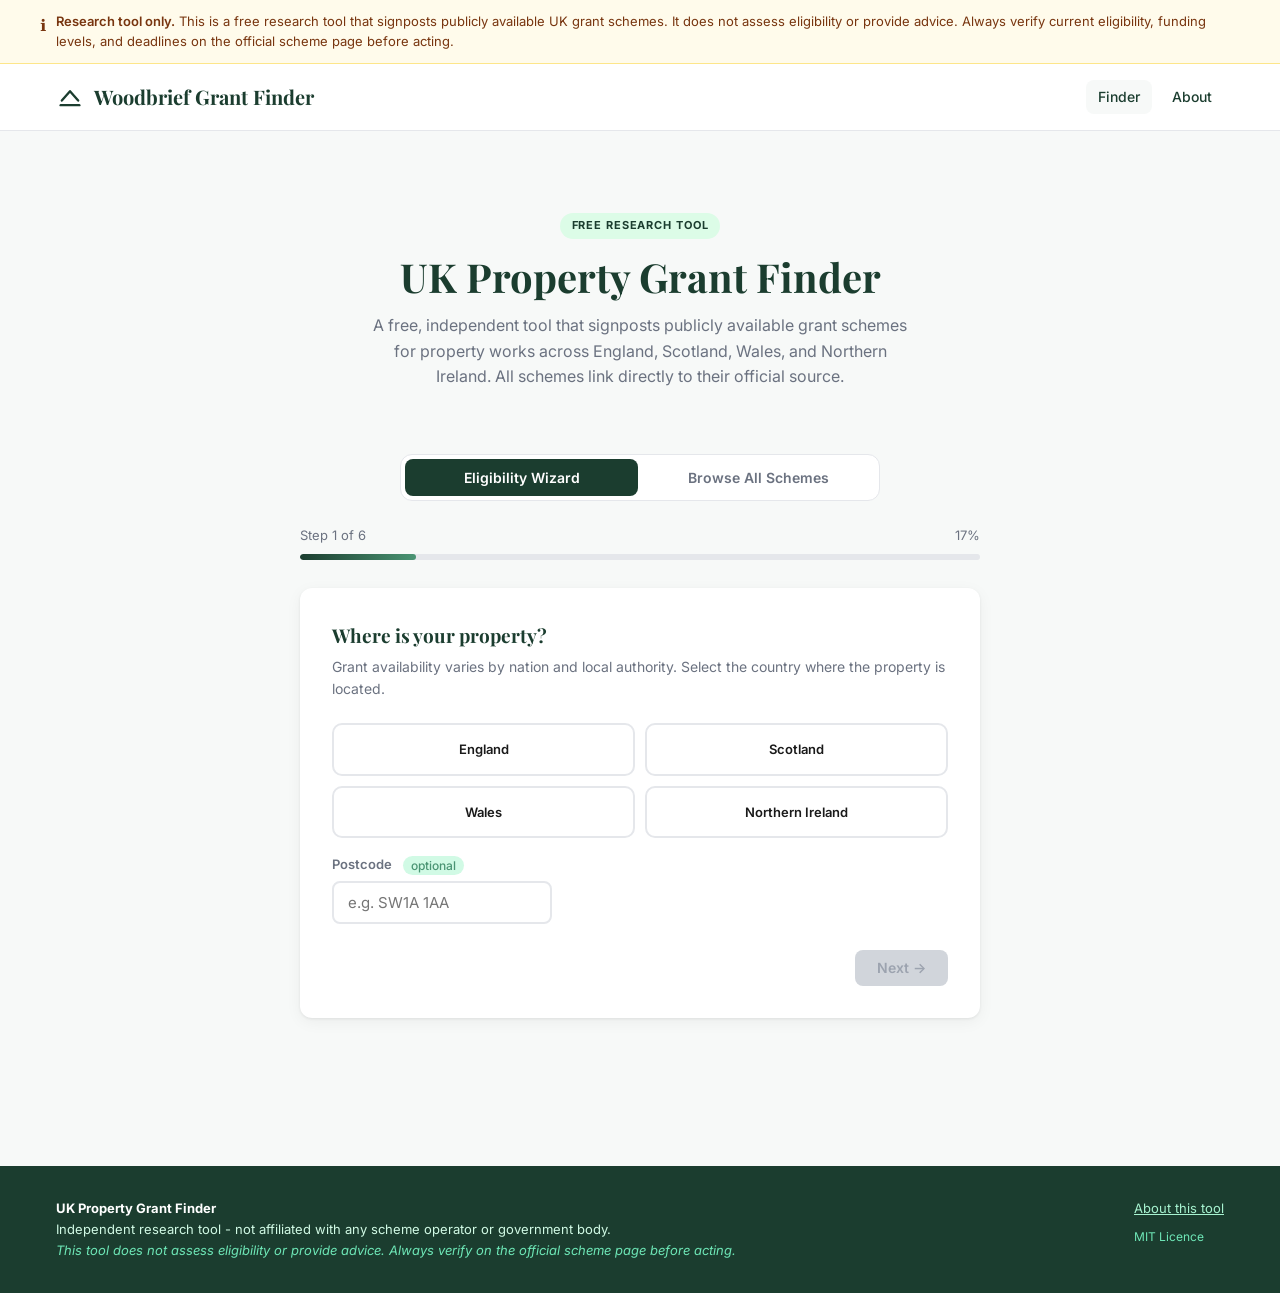
==== commit f42c76a4: "Revert branding rename — restore UK Property Grant Finder" ====
--- a/index.html
+++ b/index.html
@@ -3,7 +3,7 @@
 <head>
  <meta charset="UTF-8">
  <meta name="viewport" content="width=device-width, initial-scale=1.0">
- <title>Woodbrief Woodbrief UK Property Grant Finder - Free Research Tool</title>
+ <title>Woodbrief UK Property Grant Finder - Free Research Tool</title>
  <meta name="description" content="A free, independent research tool that signposts publicly available UK grant schemes for property works including retrofit, adaptations, empty homes, and heritage repairs.">
  <meta name="robots" content="index, follow">
  <link rel="preconnect" href="https://fonts.googleapis.com">
@@ -28,9 +28,9 @@
  <!-- ── Site header ── -->
  <header class="gf-site-header" role="banner">
  <div class="gf-site-header-inner">
- <a href="index.html" class="gf-site-logo" aria-label="Woodbrief UK Property Grant Finder home">
+ <a href="index.html" class="gf-site-logo" aria-label="UK Property Grant Finder home">
  <svg viewBox="0 0 24 24" aria-hidden="true" fill="none" stroke="currentColor" stroke-width="2" stroke-linecap="round" stroke-linejoin="round"><polyline points="5,15 12,7 19,15"/><line x1="4" y1="19" x2="20" y2="19"/></svg>
- Woodbrief Woodbrief UK Property Grant Finder
+ Woodbrief Grant Finder
  </a>
  <nav class="gf-site-nav" aria-label="Main navigation">
  <a href="index.html" class="gf-nav-link active" aria-current="page">Finder</a>
@@ -46,7 +46,7 @@
  <!-- Hero -->
  <section class="gf-hero" aria-labelledby="hero-heading">
  <span class="gf-hero-badge">Free Research Tool</span>
- <h1 id="hero-heading">Woodbrief UK Property Grant Finder</h1>
+ <h1 id="hero-heading">UK Property Grant Finder</h1>
  <p>
  A free, independent tool that signposts publicly available grant schemes
  for property works across England, Scotland, Wales, and Northern Ireland.
@@ -589,7 +589,7 @@
  <footer class="gf-footer" role="contentinfo">
  <div class="gf-footer-inner">
  <div>
- <p><strong style="color:#fff;">Woodbrief UK Property Grant Finder</strong></p>
+ <p><strong style="color:#fff;">UK Property Grant Finder</strong></p>
  <p>Independent research tool - not affiliated with any scheme operator or government body.</p>
  <p class="gf-footer-disclaimer">
  This tool does not assess eligibility or provide advice.
